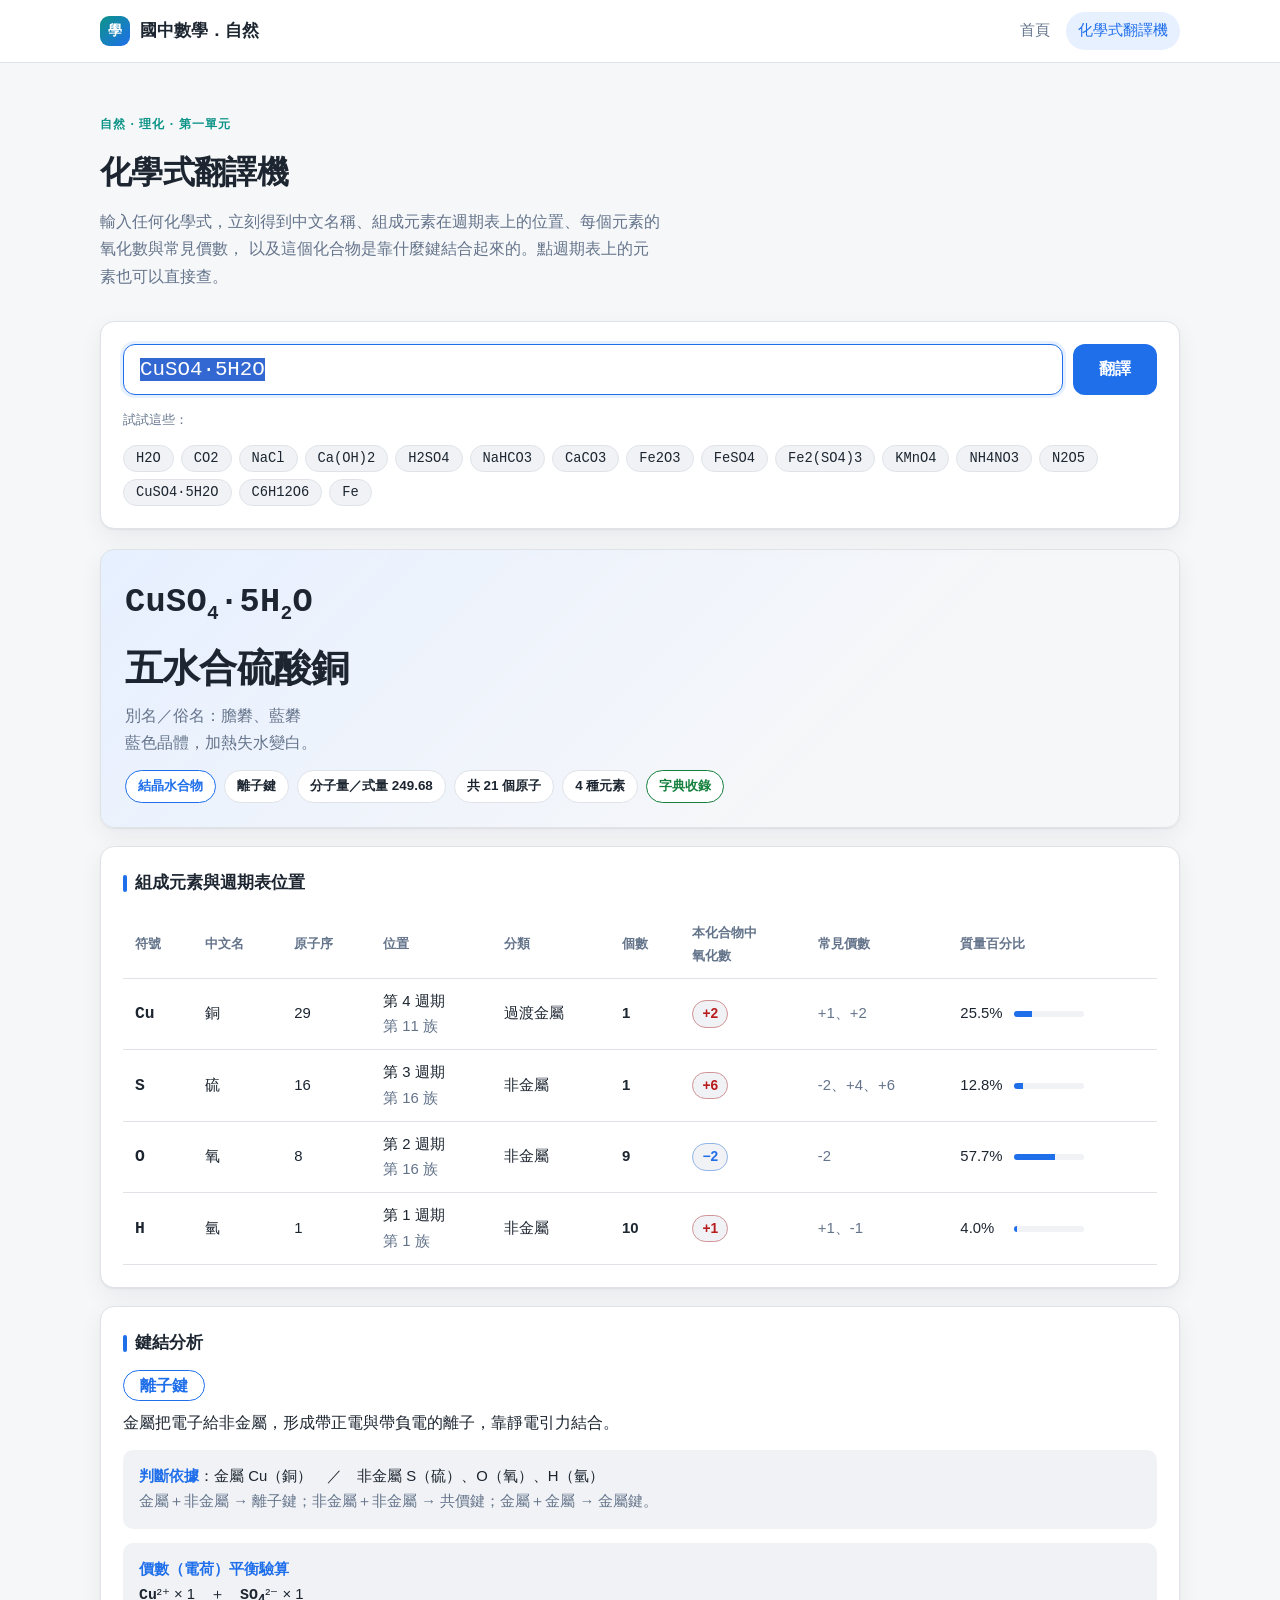
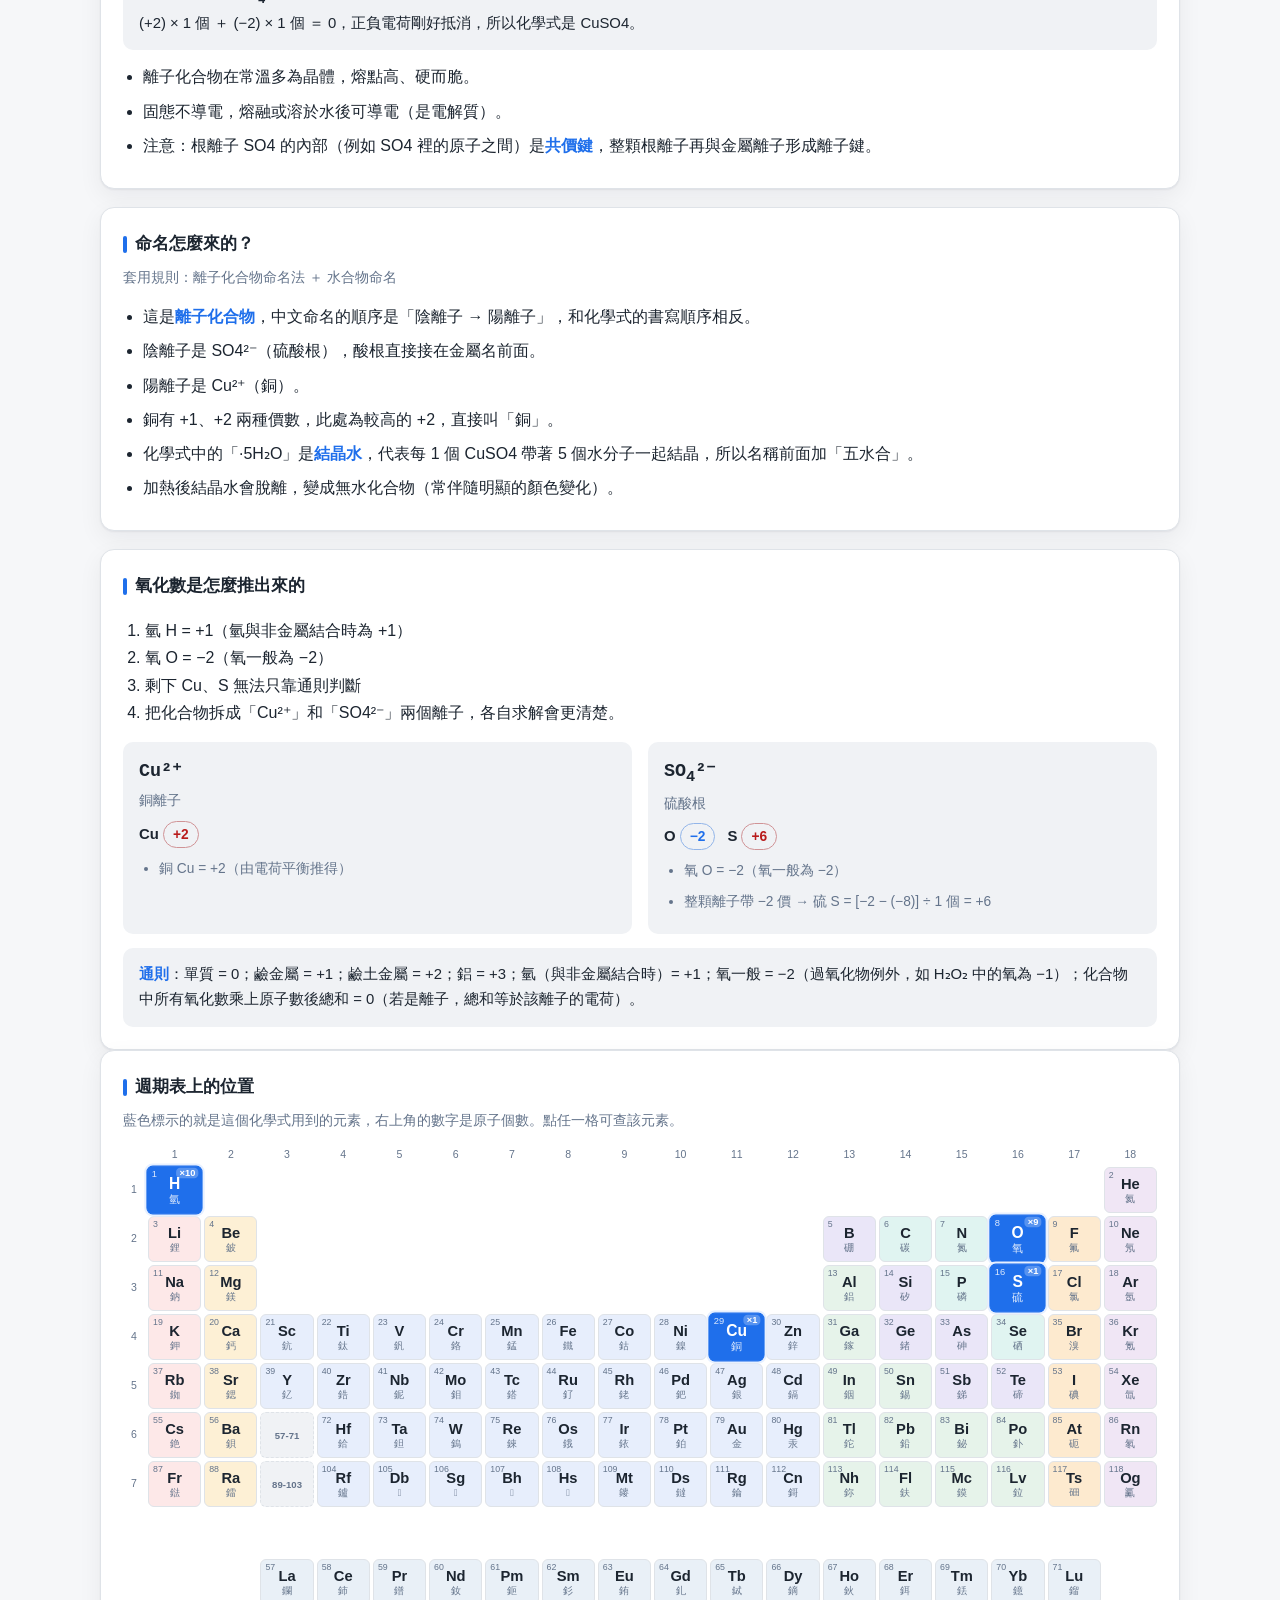
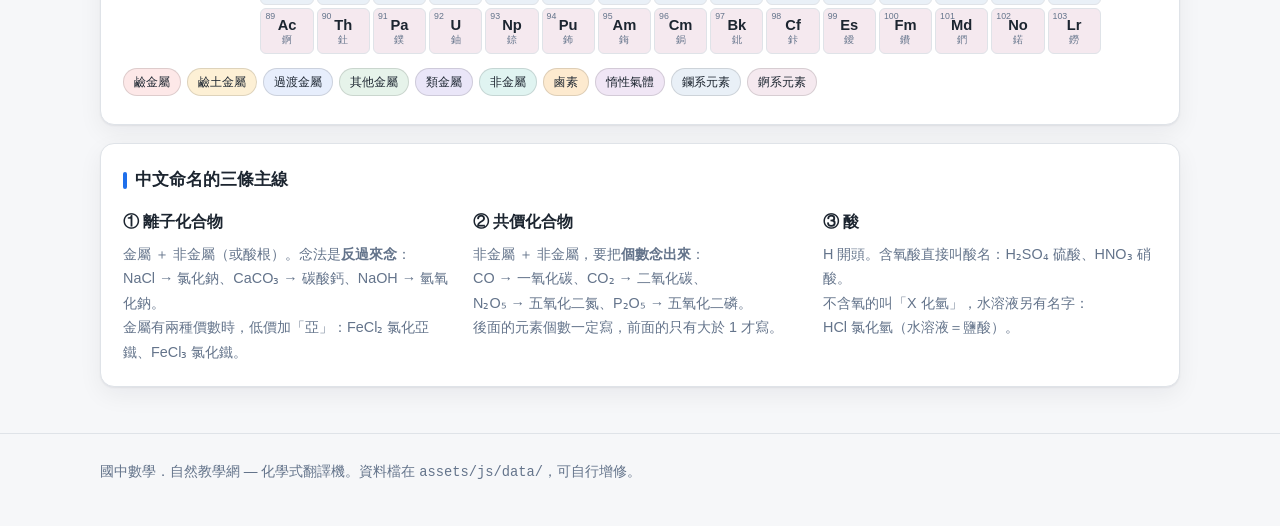
==== subjects/chemistry/formula.html @ 573754e4 "初始版本：國中教學網與化學式翻譯機 純靜態網頁，直接開 index.html 即可使用。  - 化學式翻譯機：解析化學式後輸出中文名稱、週期表位置、   氧化數與價數、鍵結類型與命名推導過程 - 資料" ====
<!doctype html>
<html lang="zh-Hant">
<head>
<meta charset="utf-8">
<meta name="viewport" content="width=device-width, initial-scale=1">
<title>化學式翻譯機 — 國中數學．自然教學網</title>
<link rel="stylesheet" href="../../assets/css/app.css">
</head>
<body>

<header class="site-header">
  <div class="wrap">
    <a class="brand" href="../../index.html"><span class="logo">學</span>國中數學．自然</a>
    <nav class="nav">
      <a href="../../index.html">首頁</a>
      <a href="formula.html" class="active">化學式翻譯機</a>
    </nav>
  </div>
</header>

<main class="wrap">

  <section class="hero">
    <div class="eyebrow">自然 · 理化 · 第一單元</div>
    <h1>化學式翻譯機</h1>
    <p>輸入任何化學式，立刻得到中文名稱、組成元素在週期表上的位置、每個元素的氧化數與常見價數，
       以及這個化合物是靠什麼鍵結合起來的。點週期表上的元素也可以直接查。</p>
  </section>

  <section class="card">
    <div class="search-row">
      <input id="formula-input" type="text" placeholder="例如：H2SO4、Ca(OH)2、Fe2(SO4)3、CuSO4·5H2O"
             autocomplete="off" spellcheck="false" inputmode="text">
      <button id="search-btn" class="btn">翻譯</button>
    </div>
    <div class="chips-label">試試這些：</div>
    <div class="chips">
      <button class="chip" data-f="H2O">H2O</button>
      <button class="chip" data-f="CO2">CO2</button>
      <button class="chip" data-f="NaCl">NaCl</button>
      <button class="chip" data-f="Ca(OH)2">Ca(OH)2</button>
      <button class="chip" data-f="H2SO4">H2SO4</button>
      <button class="chip" data-f="NaHCO3">NaHCO3</button>
      <button class="chip" data-f="CaCO3">CaCO3</button>
      <button class="chip" data-f="Fe2O3">Fe2O3</button>
      <button class="chip" data-f="FeSO4">FeSO4</button>
      <button class="chip" data-f="Fe2(SO4)3">Fe2(SO4)3</button>
      <button class="chip" data-f="KMnO4">KMnO4</button>
      <button class="chip" data-f="NH4NO3">NH4NO3</button>
      <button class="chip" data-f="N2O5">N2O5</button>
      <button class="chip" data-f="CuSO4·5H2O">CuSO4·5H2O</button>
      <button class="chip" data-f="C6H12O6">C6H12O6</button>
      <button class="chip" data-f="Fe">Fe</button>
    </div>
  </section>

  <div id="result"></div>

  <section class="card">
    <h2>週期表上的位置</h2>
    <div class="card-sub">藍色標示的就是這個化學式用到的元素，右上角的數字是原子個數。點任一格可查該元素。</div>
    <div class="pt-wrap" id="periodic-wrap"></div>
  </section>

  <section class="card">
    <h2>中文命名的三條主線</h2>
    <div class="grid grid-3">
      <div>
        <h3 style="font-size:.98rem;margin:0 0 6px">① 離子化合物</h3>
        <p style="margin:0;color:var(--muted);font-size:.9rem">
          金屬 ＋ 非金屬（或酸根）。念法是<strong>反過來念</strong>：<br>
          NaCl → 氯化鈉、CaCO₃ → 碳酸鈣、NaOH → 氫氧化鈉。<br>
          金屬有兩種價數時，低價加「亞」：FeCl₂ 氯化亞鐵、FeCl₃ 氯化鐵。
        </p>
      </div>
      <div>
        <h3 style="font-size:.98rem;margin:0 0 6px">② 共價化合物</h3>
        <p style="margin:0;color:var(--muted);font-size:.9rem">
          非金屬 ＋ 非金屬，要把<strong>個數念出來</strong>：<br>
          CO → 一氧化碳、CO₂ → 二氧化碳、<br>
          N₂O₅ → 五氧化二氮、P₂O₅ → 五氧化二磷。<br>
          後面的元素個數一定寫，前面的只有大於 1 才寫。
        </p>
      </div>
      <div>
        <h3 style="font-size:.98rem;margin:0 0 6px">③ 酸</h3>
        <p style="margin:0;color:var(--muted);font-size:.9rem">
          H 開頭。含氧酸直接叫酸名：H₂SO₄ 硫酸、HNO₃ 硝酸。<br>
          不含氧的叫「X 化氫」，水溶液另有名字：<br>
          HCl 氯化氫（水溶液＝鹽酸）。
        </p>
      </div>
    </div>
  </section>

</main>

<footer class="site-footer">
  <div class="wrap">國中數學．自然教學網 — 化學式翻譯機。資料檔在 <code>assets/js/data/</code>，可自行增修。</div>
</footer>

<script src="../../assets/js/data/elements.js"></script>
<script src="../../assets/js/data/ions.js"></script>
<script src="../../assets/js/data/compounds.js"></script>
<script src="../../assets/js/chem/parser.js"></script>
<script src="../../assets/js/chem/namer.js"></script>
<script src="../../assets/js/ui/periodic.js"></script>
<script src="../../assets/js/pages/formula.js"></script>
</body>
</html>
---- assets/css/app.css ----
/* =============================================================
   國中數學・自然 教學網 — 共用樣式
   ============================================================= */
:root {
  --bg: #f6f7f9;
  --surface: #ffffff;
  --surface-2: #f0f2f5;
  --border: #dfe3e8;
  --text: #1c2530;
  --muted: #64748b;
  --accent: #1f6feb;
  --accent-soft: #e7f0ff;
  --math: #7c3aed;
  --sci: #0d9488;
  --ok: #15803d;
  --warn: #b45309;
  --danger: #b91c1c;
  --radius: 14px;
  --shadow: 0 1px 2px rgba(16, 24, 40, .06), 0 8px 24px rgba(16, 24, 40, .06);
}

@media (prefers-color-scheme: dark) {
  :root {
    --bg: #0f1319;
    --surface: #171c24;
    --surface-2: #1f2630;
    --border: #2b3441;
    --text: #e6edf3;
    --muted: #93a1b1;
    --accent: #58a6ff;
    --accent-soft: #17293f;
    --math: #a78bfa;
    --sci: #2dd4bf;
    --ok: #4ade80;
    --warn: #fbbf24;
    --danger: #f87171;
    --shadow: 0 1px 2px rgba(0,0,0,.4), 0 8px 24px rgba(0,0,0,.35);
  }
}

* { box-sizing: border-box; }

body {
  margin: 0;
  background: var(--bg);
  color: var(--text);
  font-family: "PingFang TC", "Noto Sans TC", "Microsoft JhengHei",
               -apple-system, BlinkMacSystemFont, "Segoe UI", sans-serif;
  line-height: 1.7;
  -webkit-font-smoothing: antialiased;
}

a { color: var(--accent); text-decoration: none; }
a:hover { text-decoration: underline; }

.wrap { max-width: 1120px; margin: 0 auto; padding: 0 20px; }

/* ---------- 頁首 ---------- */
.site-header {
  background: var(--surface);
  border-bottom: 1px solid var(--border);
  position: sticky; top: 0; z-index: 20;
}
.site-header .wrap {
  display: flex; align-items: center; gap: 20px;
  min-height: 62px; flex-wrap: wrap;
}
.brand { display: flex; align-items: center; gap: 10px; font-weight: 700; font-size: 1.05rem; color: var(--text); }
.brand:hover { text-decoration: none; }
.brand .logo {
  width: 30px; height: 30px; border-radius: 9px;
  background: linear-gradient(135deg, var(--sci), var(--accent));
  display: grid; place-items: center; color: #fff; font-size: .85rem; font-weight: 800;
}
.nav { display: flex; gap: 4px; margin-left: auto; flex-wrap: wrap; }
.nav a {
  padding: 6px 12px; border-radius: 999px; color: var(--muted);
  font-size: .92rem; font-weight: 500;
}
.nav a:hover { background: var(--surface-2); text-decoration: none; color: var(--text); }
.nav a.active { background: var(--accent-soft); color: var(--accent); }

/* ---------- 標題區 ---------- */
.hero { padding: 46px 0 30px; }
.hero h1 { font-size: 2rem; margin: 0 0 8px; letter-spacing: -.02em; }
.hero p { margin: 0; color: var(--muted); font-size: 1.02rem; max-width: 62ch; }
.eyebrow {
  display: inline-block; font-size: .78rem; font-weight: 700; letter-spacing: .08em;
  color: var(--sci); margin-bottom: 10px;
}

/* ---------- 卡片 ---------- */
.card {
  background: var(--surface); border: 1px solid var(--border);
  border-radius: var(--radius); padding: 22px; box-shadow: var(--shadow);
}
.card + .card { margin-top: 18px; }
.card > h2 {
  margin: 0 0 14px; font-size: 1.06rem; display: flex; align-items: center; gap: 8px;
}
.card > h2::before {
  content: ''; width: 4px; height: 17px; border-radius: 2px; background: var(--accent);
}
.card-sub { color: var(--muted); font-size: .9rem; margin: -8px 0 14px; }

.grid { display: grid; gap: 16px; }
.grid-2 { grid-template-columns: repeat(auto-fit, minmax(280px, 1fr)); }
.grid-3 { grid-template-columns: repeat(auto-fit, minmax(240px, 1fr)); }

/* ---------- 單元卡（首頁） ---------- */
.unit {
  display: block; background: var(--surface); border: 1px solid var(--border);
  border-radius: var(--radius); padding: 20px; box-shadow: var(--shadow);
  transition: transform .15s ease, border-color .15s ease;
  color: var(--text);
}
.unit:hover { transform: translateY(-2px); border-color: var(--accent); text-decoration: none; }
.unit .tag {
  display: inline-block; font-size: .74rem; font-weight: 700; padding: 2px 9px;
  border-radius: 999px; margin-bottom: 10px;
}
.tag-sci { background: rgba(13,148,136,.14); color: var(--sci); }
.tag-math { background: rgba(124,58,237,.14); color: var(--math); }
.unit h3 { margin: 0 0 6px; font-size: 1.08rem; }
.unit p { margin: 0; color: var(--muted); font-size: .9rem; }
.unit.soon { opacity: .62; pointer-events: none; }

/* ---------- 輸入區 ---------- */
.search-row { display: flex; gap: 10px; flex-wrap: wrap; }
.search-row input {
  flex: 1 1 260px; font-size: 1.3rem; padding: 13px 16px;
  border: 1.5px solid var(--border); border-radius: 12px;
  background: var(--surface); color: var(--text);
  font-family: "SF Mono", ui-monospace, Menlo, Consolas, monospace;
}
.search-row input:focus { outline: none; border-color: var(--accent); box-shadow: 0 0 0 3px var(--accent-soft); }
.btn {
  padding: 13px 26px; font-size: 1rem; font-weight: 600; border-radius: 12px;
  border: none; background: var(--accent); color: #fff; cursor: pointer;
}
.btn:hover { filter: brightness(1.08); }
.btn-ghost { background: var(--surface-2); color: var(--text); border: 1px solid var(--border); }

.chips { display: flex; flex-wrap: wrap; gap: 7px; margin-top: 13px; }
.chip {
  border: 1px solid var(--border); background: var(--surface-2); color: var(--text);
  padding: 5px 12px; border-radius: 999px; font-size: .86rem; cursor: pointer;
  font-family: "SF Mono", ui-monospace, Menlo, Consolas, monospace;
}
.chip:hover { border-color: var(--accent); color: var(--accent); }
.chips-label { font-size: .84rem; color: var(--muted); margin-top: 14px; }

/* ---------- 結果 ---------- */
#result { margin-top: 20px; }
.result-head {
  background: linear-gradient(135deg, var(--accent-soft), transparent 70%);
  border: 1px solid var(--border); border-radius: var(--radius);
  padding: 24px; box-shadow: var(--shadow); margin-bottom: 18px;
}
.result-formula {
  font-family: "SF Mono", ui-monospace, Menlo, Consolas, monospace;
  font-size: 2.1rem; font-weight: 600; letter-spacing: .01em;
}
.result-formula sub { font-size: .58em; }
.result-name { font-size: 2.4rem; font-weight: 800; margin: 4px 0 2px; letter-spacing: -.02em; }
.result-alias { color: var(--muted); font-size: 1rem; }
.badges { display: flex; flex-wrap: wrap; gap: 8px; margin-top: 14px; }
.badge {
  font-size: .84rem; font-weight: 600; padding: 4px 12px; border-radius: 999px;
  background: var(--surface); border: 1px solid var(--border);
}
.badge-accent { border-color: var(--accent); color: var(--accent); }
.badge-ok { border-color: var(--ok); color: var(--ok); }
.badge-warn { border-color: var(--warn); color: var(--warn); }

.error {
  border-left: 4px solid var(--danger); background: var(--surface);
  border: 1px solid var(--border); border-left: 4px solid var(--danger);
  border-radius: 10px; padding: 16px 18px; color: var(--text);
}
.error strong { color: var(--danger); }

/* ---------- 元素表格 ---------- */
table.data { width: 100%; border-collapse: collapse; font-size: .93rem; }
table.data th, table.data td {
  padding: 10px 12px; text-align: left; border-bottom: 1px solid var(--border);
}
table.data th { color: var(--muted); font-weight: 600; font-size: .84rem; white-space: nowrap; }
table.data td.sym {
  font-family: "SF Mono", ui-monospace, Menlo, Consolas, monospace;
  font-weight: 700; font-size: 1.02rem;
}
.table-scroll { overflow-x: auto; }

.ox-pill {
  display: inline-block; padding: 1px 9px; border-radius: 999px; font-weight: 700;
  font-size: .86rem; background: var(--surface-2); border: 1px solid var(--border);
}
.ox-pos { color: var(--danger); border-color: color-mix(in srgb, var(--danger) 40%, var(--border)); }
.ox-neg { color: var(--accent); border-color: color-mix(in srgb, var(--accent) 40%, var(--border)); }
.ox-zero { color: var(--muted); }

.bar { height: 6px; border-radius: 3px; background: var(--surface-2); overflow: hidden; min-width: 70px; }
.bar > i { display: block; height: 100%; background: var(--accent); }

/* ---------- 說明列表 ---------- */
ul.explain { margin: 0; padding-left: 20px; }
ul.explain li { margin-bottom: 7px; }
ul.explain strong { color: var(--accent); }

.callout {
  background: var(--surface-2); border-radius: 10px; padding: 14px 16px;
  margin-top: 14px; font-size: .93rem;
}
.callout .k { font-weight: 700; color: var(--accent); }

.formula-inline {
  font-family: "SF Mono", ui-monospace, Menlo, Consolas, monospace; font-weight: 600;
}

/* ---------- 週期表 ---------- */
.pt-wrap { overflow-x: auto; padding-bottom: 6px; }
.pt-grid {
  display: grid;
  grid-template-columns: 22px repeat(18, minmax(46px, 1fr));
  grid-template-rows: 18px repeat(10, minmax(46px, auto));
  gap: 3px; min-width: 900px;
}
.pt-axis { font-size: .66rem; color: var(--muted); display: grid; place-items: center; }
.pt-cell {
  position: relative; border: 1px solid var(--border); border-radius: 6px;
  background: var(--surface); padding: 3px 2px; cursor: pointer;
  display: flex; flex-direction: column; align-items: center; justify-content: center;
  font-family: inherit; color: var(--text); line-height: 1.15; overflow: hidden;
}
.pt-cell:hover { border-color: var(--accent); z-index: 2; }
.pt-z { position: absolute; top: 2px; left: 4px; font-size: .55rem; color: var(--muted); }
.pt-sym { font-size: .92rem; font-weight: 700; }
.pt-zh { font-size: .62rem; color: var(--muted); }
.pt-cell.is-on {
  background: var(--accent); border-color: var(--accent); color: #fff;
  box-shadow: 0 0 0 2px var(--accent-soft); transform: scale(1.06); z-index: 3;
}
.pt-cell.is-on .pt-z, .pt-cell.is-on .pt-zh { color: rgba(255,255,255,.85); }
.pt-badge {
  position: absolute; top: 1px; right: 3px; font-size: .55rem; font-weight: 700;
  background: rgba(255,255,255,.25); border-radius: 4px; padding: 0 3px;
}
.pt-placeholder { background: var(--surface-2); cursor: default; border-style: dashed; }
.pt-placeholder .pt-sym { font-size: .6rem; color: var(--muted); }

.pt-legend { display: flex; flex-wrap: wrap; gap: 6px; margin-top: 14px; }
.pt-legend-item {
  font-size: .74rem; padding: 3px 10px; border-radius: 999px;
  border: 1px solid rgba(0,0,0,.12); color: #1c2530; font-weight: 500;
}

/* 分類配色（淺色底、深色字，暗色模式自動反轉亮度） */
.cat-alkali     { background: #fde8e8; }
.cat-alkaline   { background: #fdf0d5; }
.cat-transition { background: #e7eefc; }
.cat-post       { background: #e6f3ea; }
.cat-metalloid  { background: #eae6f8; }
.cat-nonmetal   { background: #e0f4f1; }
.cat-halogen    { background: #fdeacf; }
.cat-noble      { background: #f0e6f5; }
.cat-lanthanide { background: #e9f0f7; }
.cat-actinide   { background: #f5e9ef; }
.pt-cell[class*="cat-"] { color: #1c2530; }
@media (prefers-color-scheme: dark) {
  .pt-cell[class*="cat-"] { color: #0f1319; }
  .pt-cell[class*="cat-"] .pt-z, .pt-cell[class*="cat-"] .pt-zh { color: #46525f; }
}
.pt-cell.is-on, .pt-cell.is-on .pt-sym { color: #fff !important; }

/* ---------- 頁尾 ---------- */
.site-footer {
  margin-top: 46px; padding: 26px 0 40px; border-top: 1px solid var(--border);
  color: var(--muted); font-size: .86rem;
}

@media (max-width: 640px) {
  .hero h1 { font-size: 1.55rem; }
  .result-name { font-size: 1.8rem; }
  .result-formula { font-size: 1.6rem; }
  .card { padding: 17px; }
}
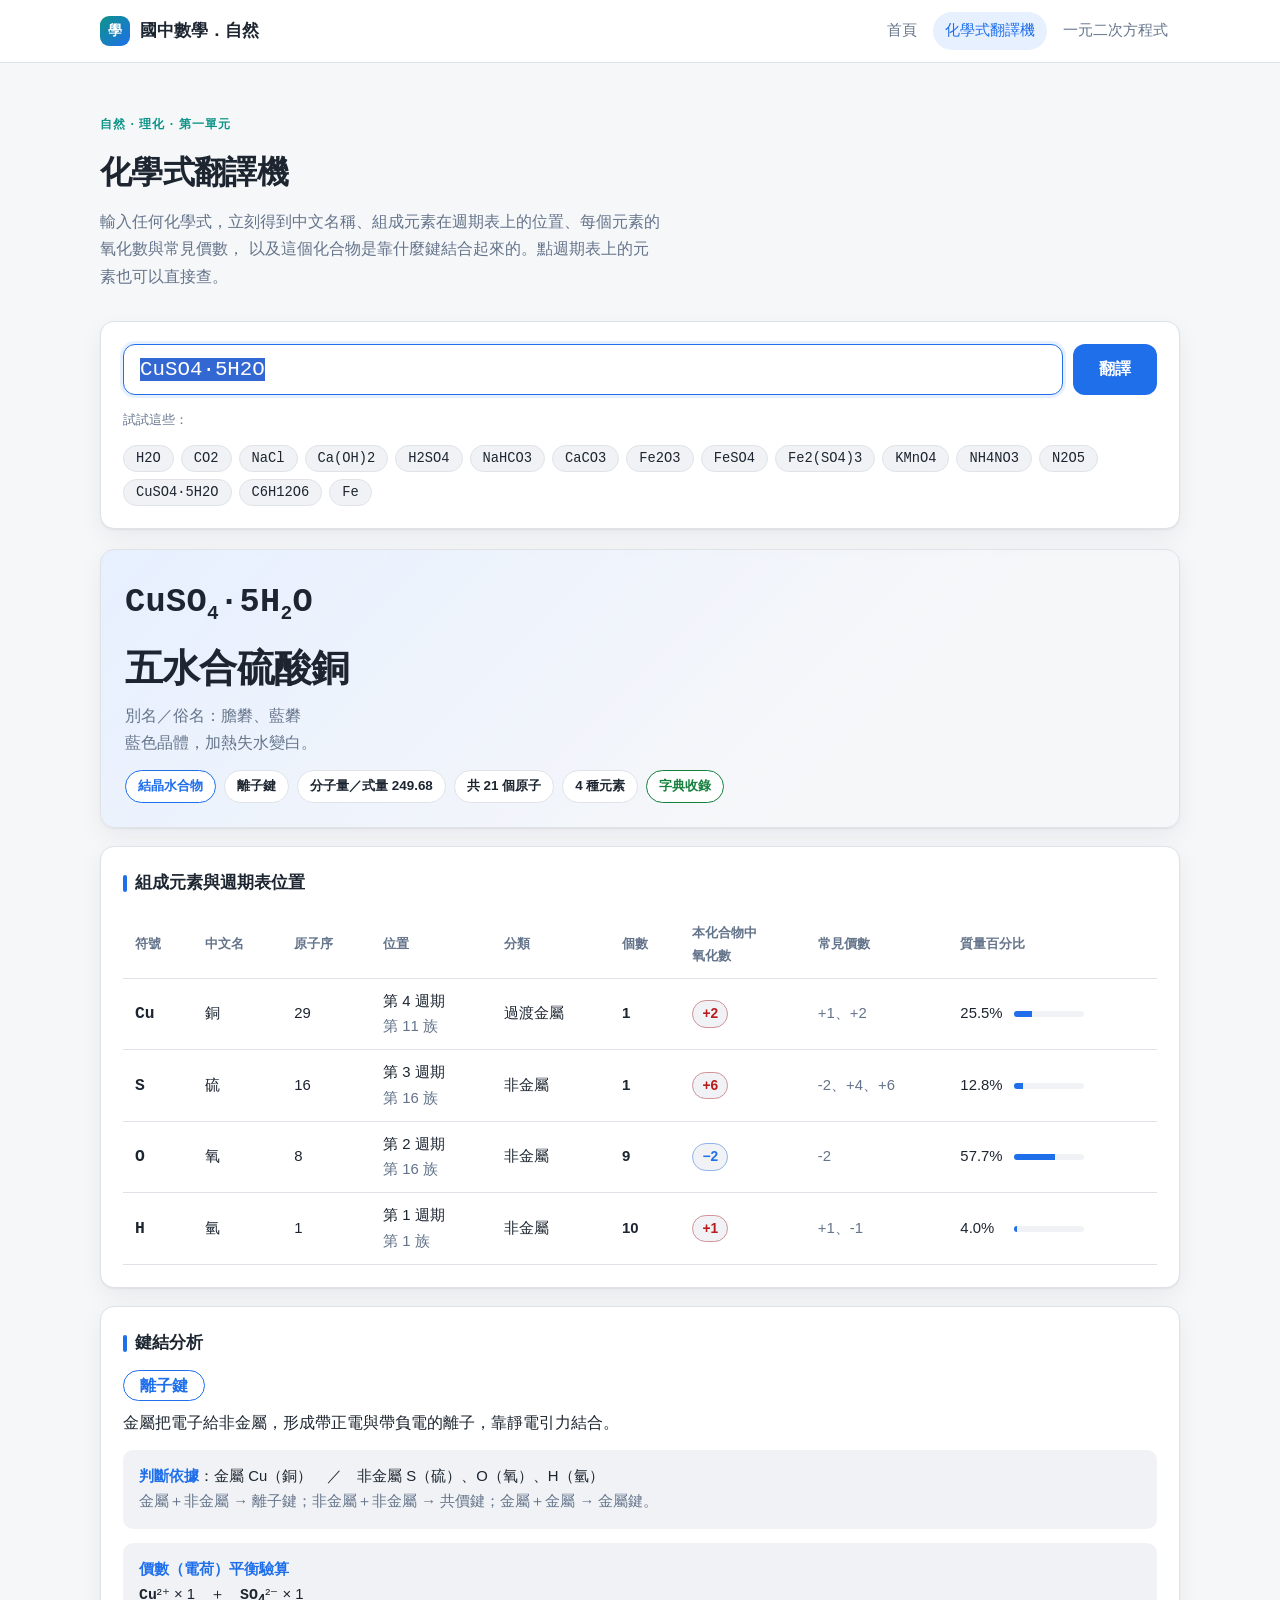
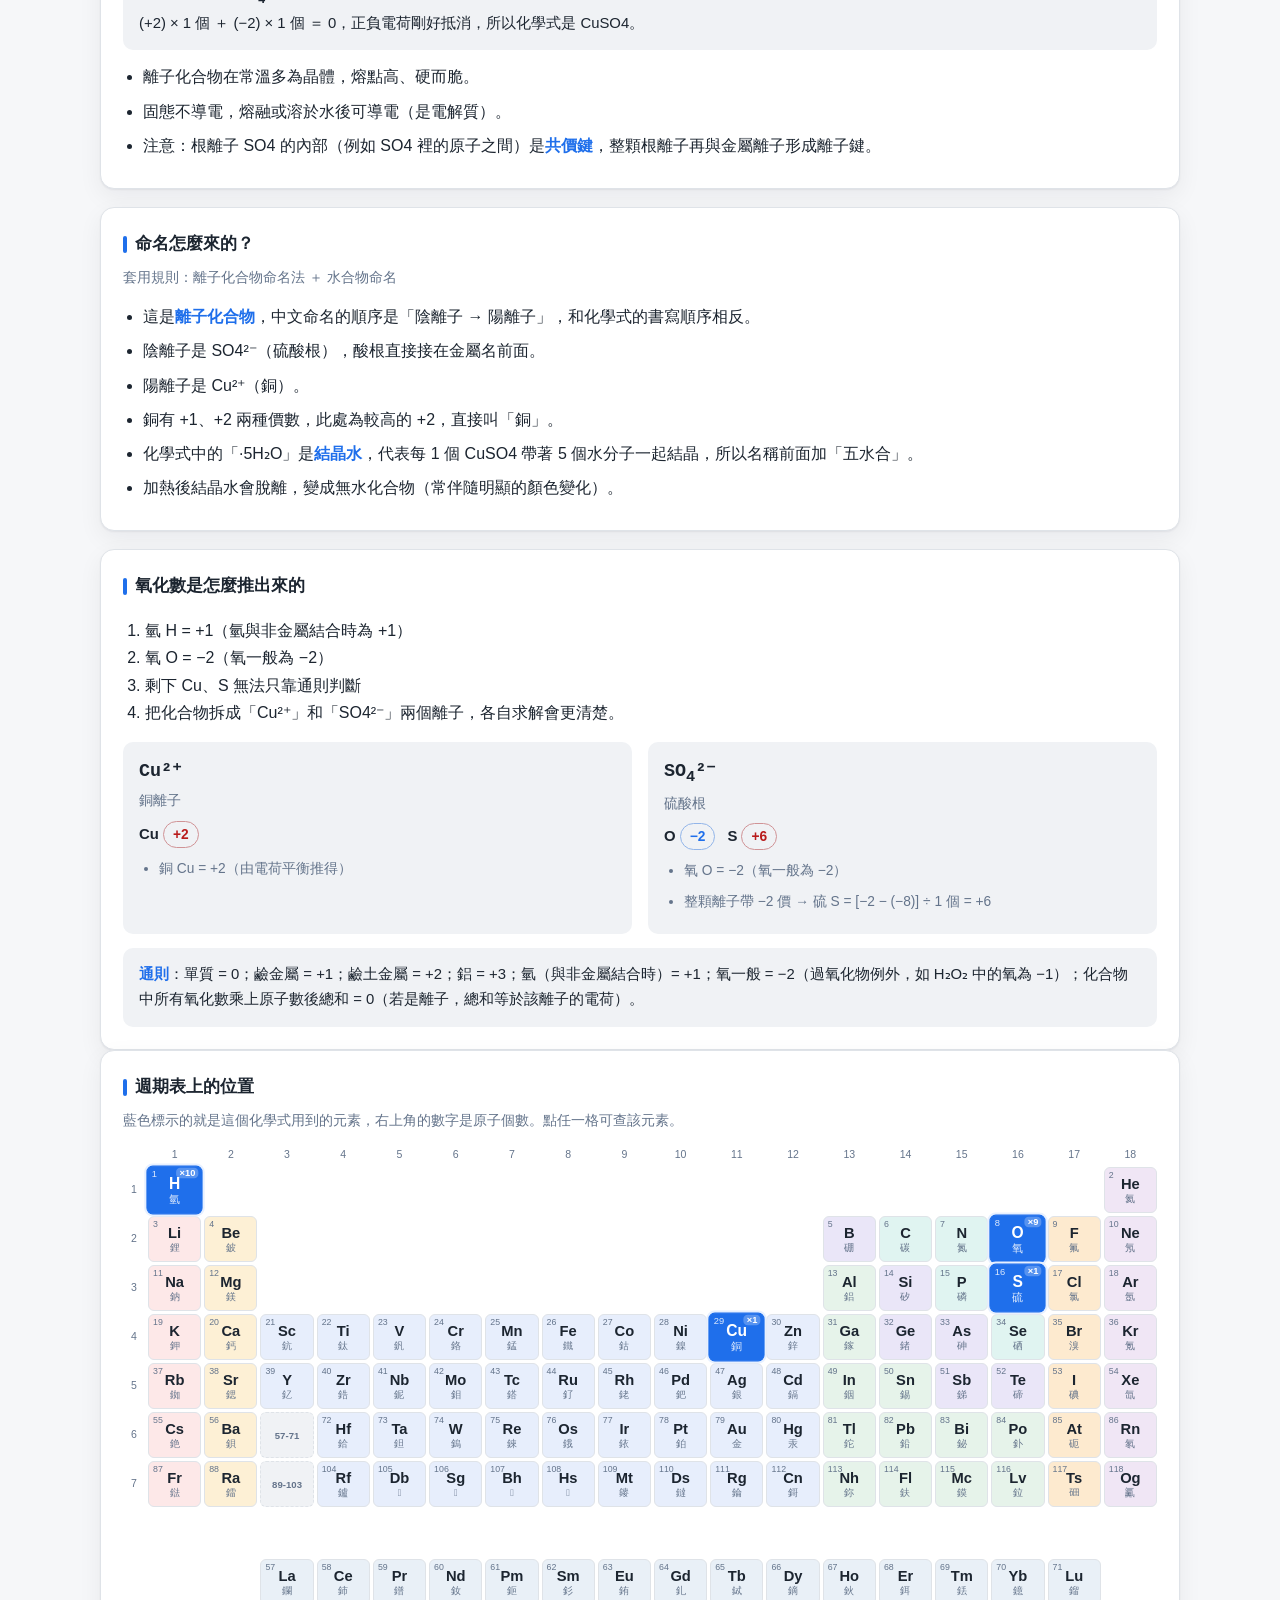
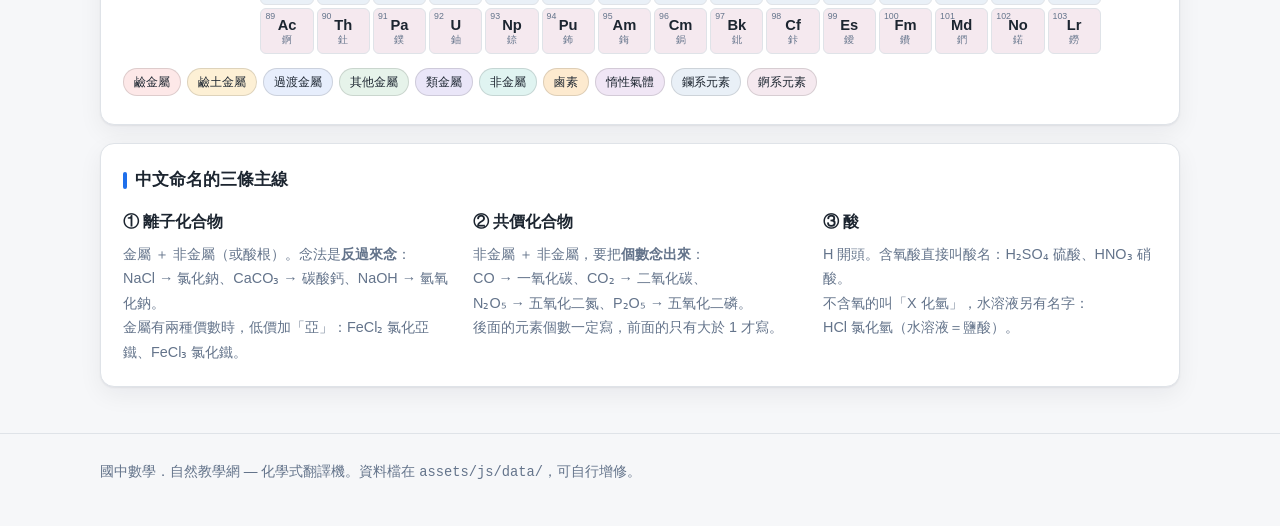
==== commit 676f7b70: "新增單元：一元二次方程式（含印度式解法比較） 輸入 a、b、c 後解方程式，並把解題過程整理成兩套並排比較的教法：  台灣課本：公式解、配方法、十字相乘法 印度吠陀：觀察法 Vilokanam、分裂中" ====
--- a/subjects/chemistry/formula.html
+++ b/subjects/chemistry/formula.html
@@ -14,6 +14,7 @@
     <nav class="nav">
       <a href="../../index.html">首頁</a>
       <a href="formula.html" class="active">化學式翻譯機</a>
+      <a href="../math/quadratic.html">一元二次方程式</a>
     </nav>
   </div>
 </header>
--- a/assets/css/app.css
+++ b/assets/css/app.css
@@ -285,3 +285,104 @@
   .result-formula { font-size: 1.6rem; }
   .card { padding: 17px; }
 }
+
+/* =============================================================
+   數學單元共用
+   ============================================================= */
+
+/* ---------- 分數與根號的排版 ---------- */
+.frac {
+  display: inline-flex; flex-direction: column; align-items: center;
+  vertical-align: -0.48em; margin: 0 2px; line-height: 1.2; font-size: .92em;
+}
+.frac > span:first-child { border-bottom: 1.4px solid currentColor; padding: 0 5px 1px; }
+.frac > span:last-child { padding: 1px 5px 0; }
+
+.sqrt { white-space: nowrap; }
+.sqrt > .rad { border-top: 1.4px solid currentColor; padding: 1px 3px 0 1px; margin-left: -1px; }
+
+.math {
+  font-family: "SF Mono", ui-monospace, Menlo, Consolas, monospace;
+  font-weight: 600; letter-spacing: .01em;
+}
+.math-big { font-size: 1.5rem; }
+
+/* ---------- 係數輸入 ---------- */
+.coef-row {
+  display: flex; align-items: center; gap: 6px; flex-wrap: wrap;
+  font-size: 1.45rem; font-weight: 600;
+}
+.coef-row input {
+  width: 88px; font-size: 1.35rem; text-align: center; padding: 9px 6px;
+  border: 1.5px solid var(--border); border-radius: 11px;
+  background: var(--surface); color: var(--text);
+  font-family: "SF Mono", ui-monospace, Menlo, Consolas, monospace;
+}
+.coef-row input:focus { outline: none; border-color: var(--accent); box-shadow: 0 0 0 3px var(--accent-soft); }
+.coef-row .lbl { font-size: .72rem; color: var(--muted); font-weight: 600; }
+.coef-cell { display: flex; flex-direction: column; align-items: center; gap: 3px; }
+
+/* ---------- 解法卡片 ---------- */
+.method {
+  border: 1px solid var(--border); border-radius: 12px; padding: 16px 18px;
+  background: var(--surface); height: 100%;
+}
+.method > h3 {
+  margin: 0 0 3px; font-size: 1rem; display: flex; align-items: baseline; gap: 8px; flex-wrap: wrap;
+}
+.method .romaji { font-size: .78rem; color: var(--muted); font-weight: 500; }
+.method ol, .method ul { margin: 10px 0 0; padding-left: 20px; }
+.method li { margin-bottom: 8px; font-size: .93rem; }
+.method li:last-child { margin-bottom: 0; }
+.method li b { color: var(--accent); }
+
+.method-tw { border-top: 3px solid var(--math); }
+.method-in { border-top: 3px solid var(--warn); }
+.method.is-off { opacity: .58; }
+
+.flag { font-size: .74rem; font-weight: 700; padding: 2px 9px; border-radius: 999px; }
+.flag-tw { background: rgba(124,58,237,.14); color: var(--math); }
+.flag-in { background: rgba(180,83,9,.16); color: var(--warn); }
+
+/* ---------- 並排比較 ---------- */
+.versus { display: grid; grid-template-columns: 1fr 1fr; gap: 16px; }
+.versus > .col-head {
+  font-weight: 700; font-size: .95rem; padding-bottom: 8px;
+  border-bottom: 2px solid var(--border);
+}
+@media (max-width: 720px) { .versus { grid-template-columns: 1fr; } }
+
+table.data td.yes { color: var(--ok); font-weight: 700; }
+table.data td.no { color: var(--muted); }
+
+/* ---------- 拋物線圖 ---------- */
+.plot-wrap { overflow-x: auto; }
+svg.plot { width: 100%; min-width: 420px; height: auto; display: block; }
+svg.plot text { font-family: inherit; }
+.pl-grid { stroke: var(--border); stroke-width: 1; opacity: .55; }
+.pl-axis { stroke: var(--muted); stroke-width: 1.6; }
+.pl-axis-label { fill: var(--muted); font-size: 13px; font-style: italic; }
+.pl-tick { fill: var(--muted); font-size: 11px; text-anchor: middle; }
+.pl-tick-y { text-anchor: end; }
+.pl-sym { stroke: var(--math); stroke-width: 1.4; stroke-dasharray: 5 5; opacity: .8; }
+.pl-curve { fill: none; stroke: var(--accent); stroke-width: 2.8; stroke-linecap: round; }
+.pl-root { fill: var(--danger); stroke: var(--surface); stroke-width: 2; }
+.pl-vertex { fill: var(--math); stroke: var(--surface); stroke-width: 2; }
+.pl-yint { fill: var(--sci); stroke: var(--surface); stroke-width: 2; }
+.pl-label { font-size: 12px; font-weight: 700; text-anchor: middle; }
+.pl-root-t { fill: var(--danger); }
+.pl-vertex-t { fill: var(--math); }
+.pl-yint-t { fill: var(--sci); }
+
+/* ---------- 摘要數字 ---------- */
+.stat-row { display: grid; grid-template-columns: repeat(auto-fit, minmax(150px, 1fr)); gap: 12px; }
+.stat {
+  background: var(--surface-2); border-radius: 11px; padding: 12px 14px;
+}
+.stat .stat-k { font-size: .78rem; color: var(--muted); font-weight: 600; }
+.stat .stat-v { font-size: 1.25rem; font-weight: 700; margin-top: 2px; }
+
+@media (max-width: 640px) {
+  .coef-row { font-size: 1.15rem; }
+  .coef-row input { width: 68px; font-size: 1.1rem; }
+}
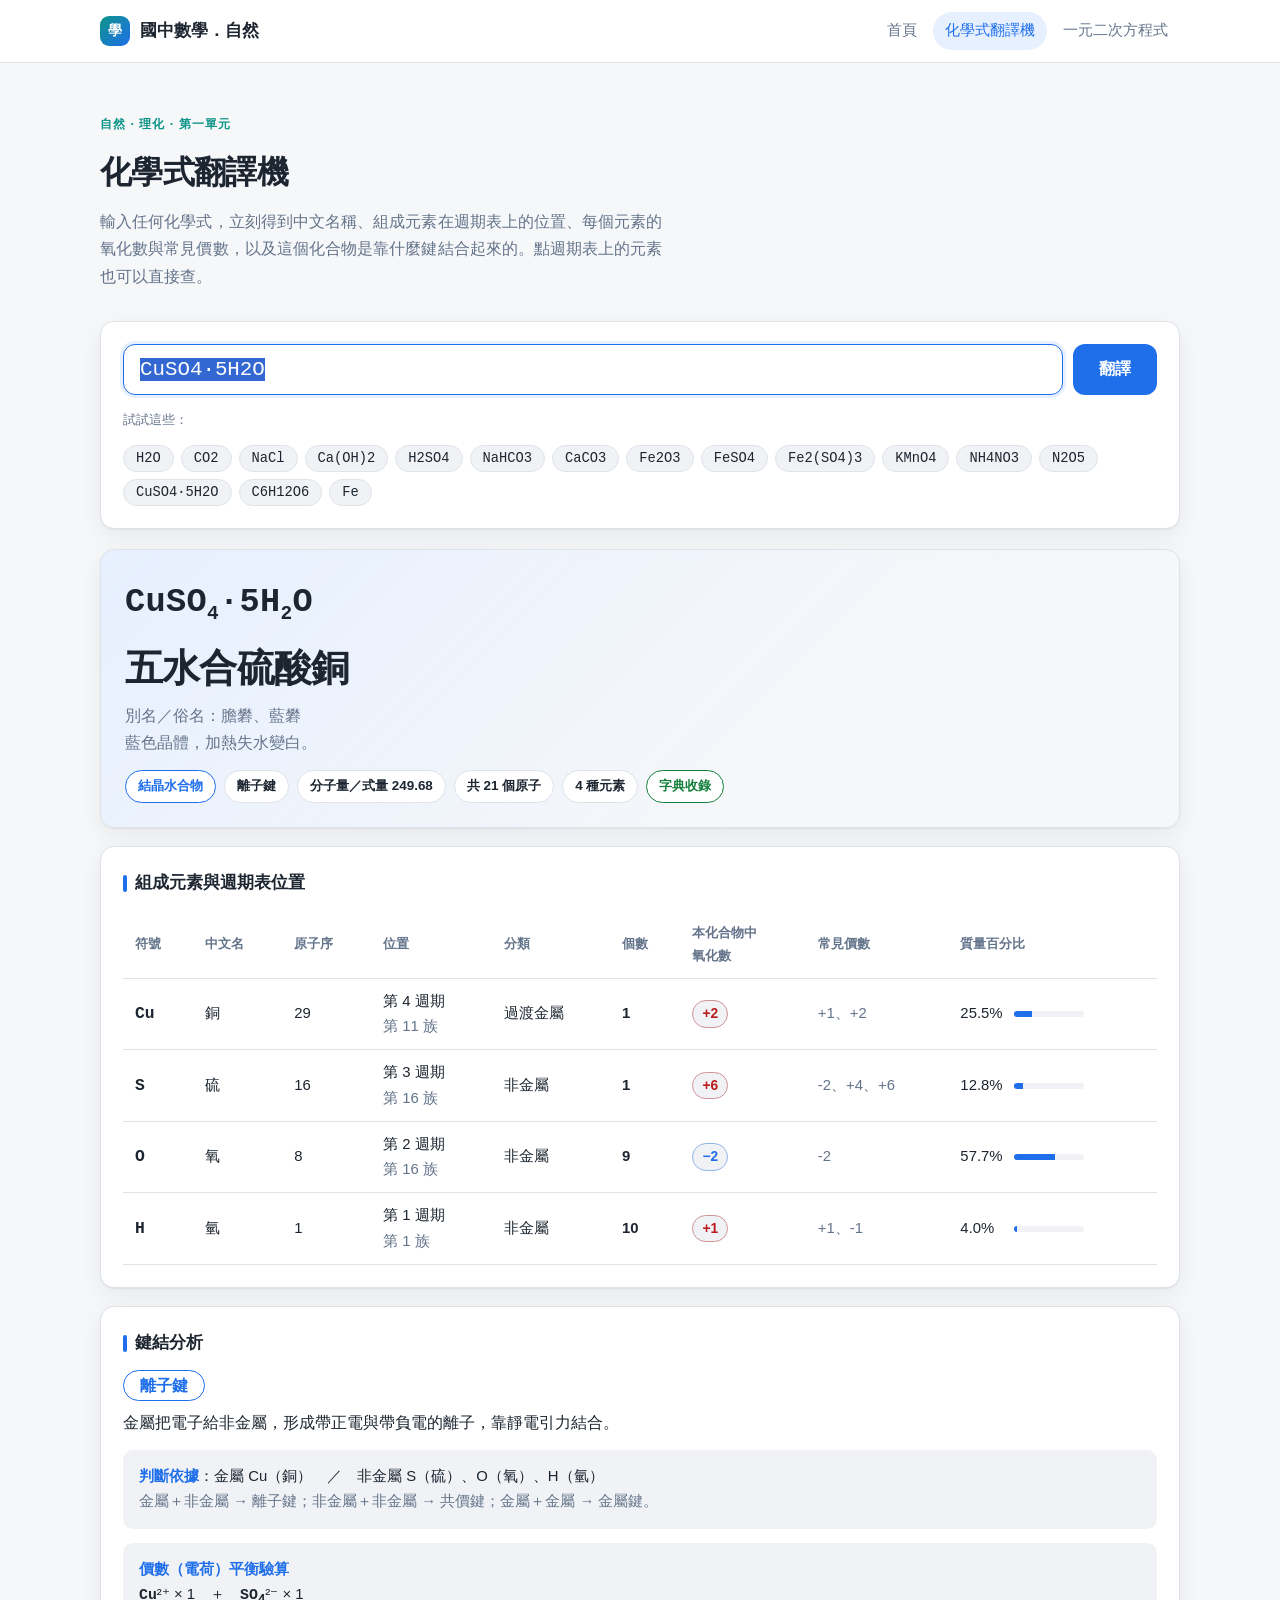
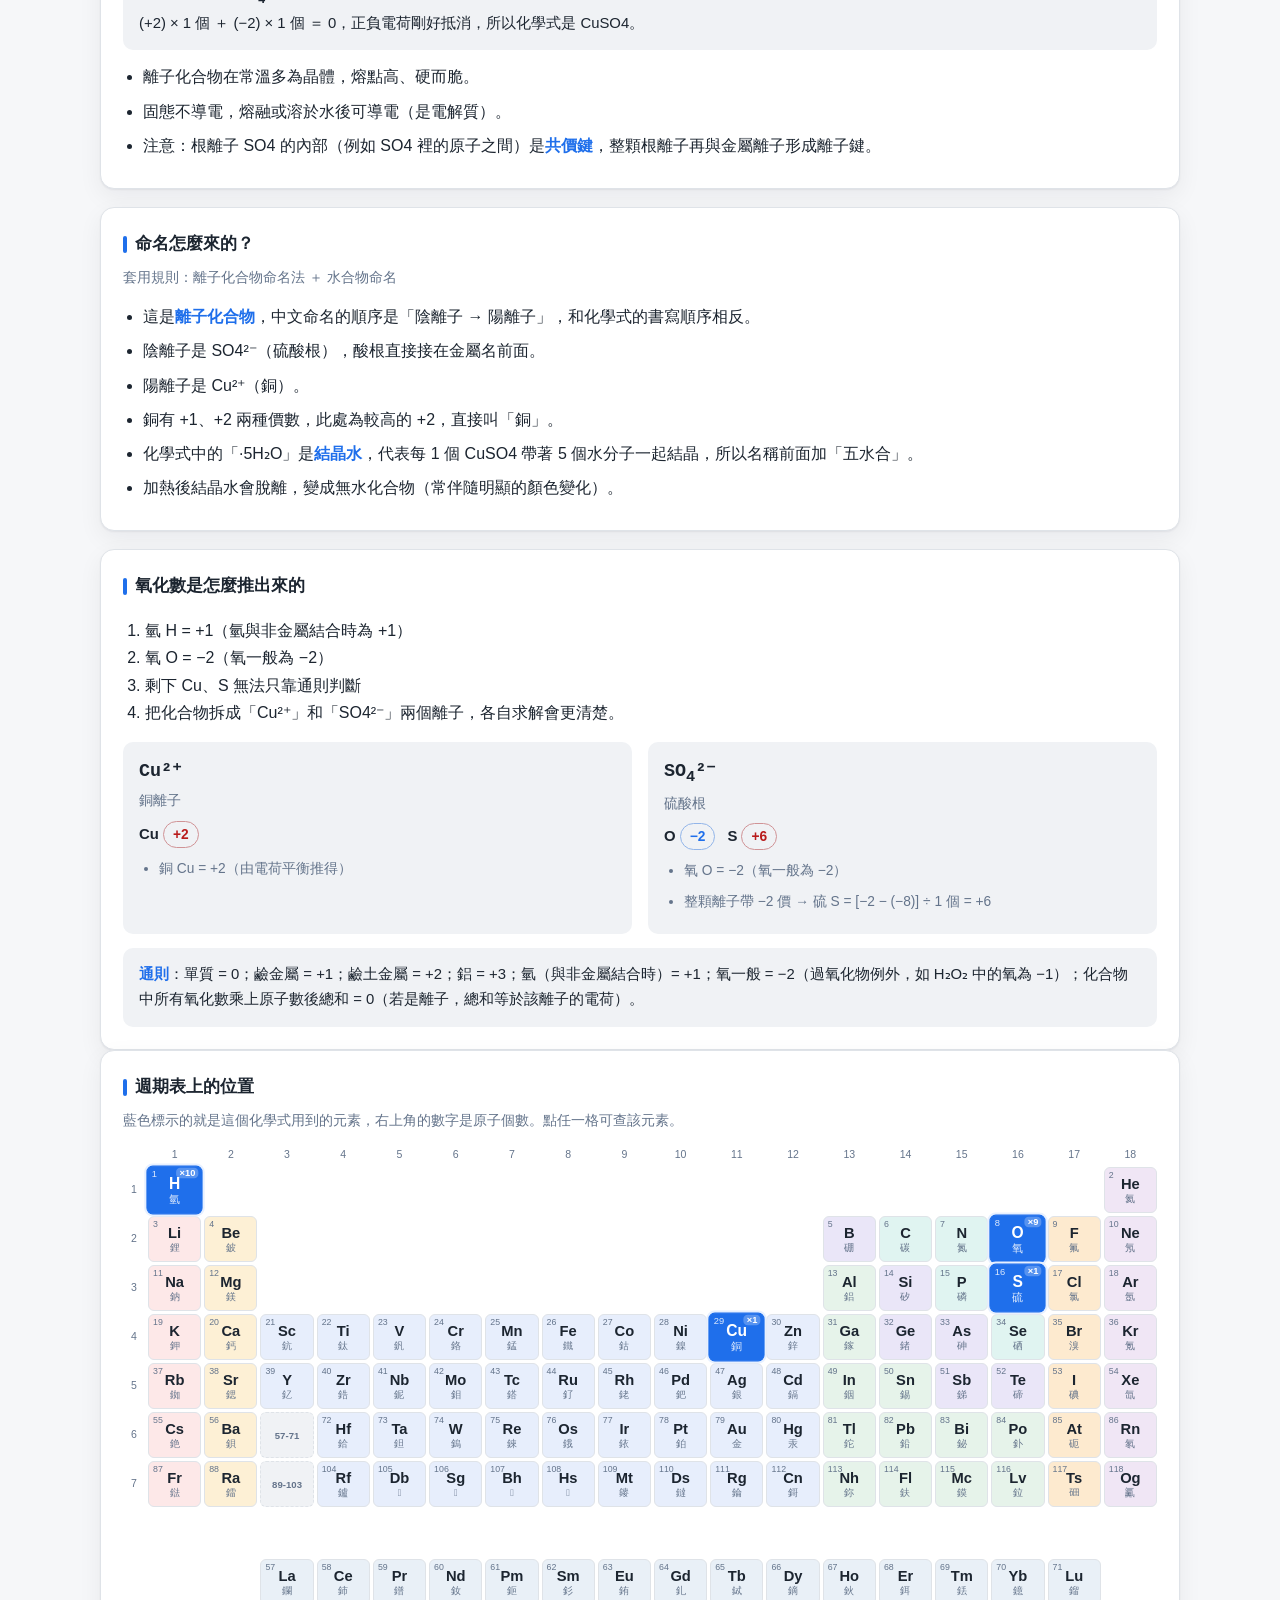
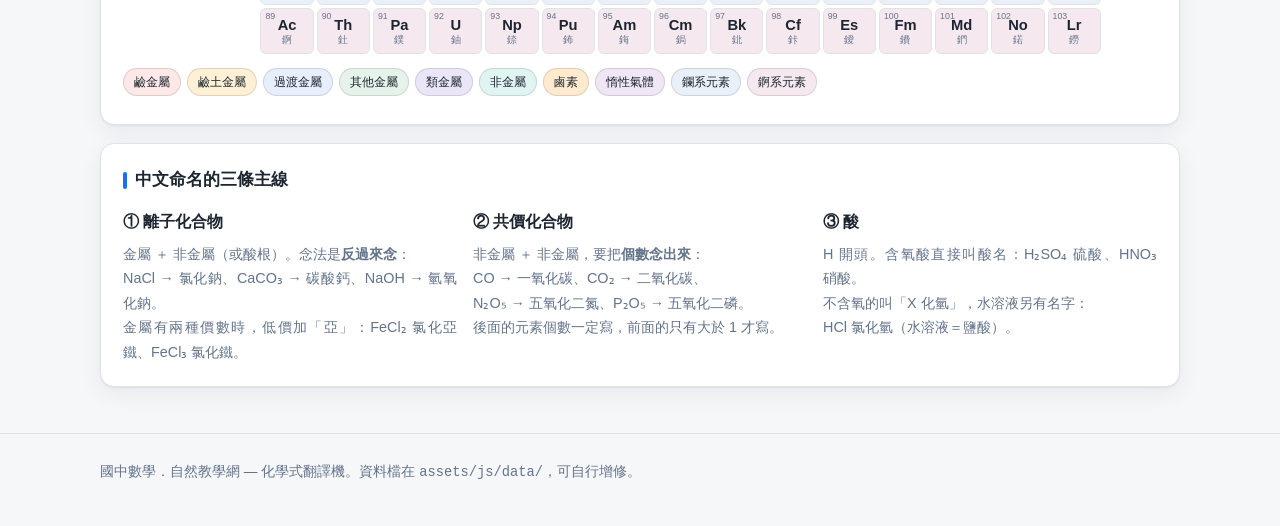
==== commit d7021a0d: "中文段落的版面對齊 兩個問題一起處理：  一、原始碼裡為了好讀而在段落中間換行，瀏覽器會把那個換行算成一個 空格，於是中文句子裡多出縫隙（「⋯頂點與圖形，␣還有台灣課本⋯」）。 把三頁的 hero 段" ====
--- a/subjects/chemistry/formula.html
+++ b/subjects/chemistry/formula.html
@@ -24,8 +24,7 @@
   <section class="hero">
     <div class="eyebrow">自然 · 理化 · 第一單元</div>
     <h1>化學式翻譯機</h1>
-    <p>輸入任何化學式，立刻得到中文名稱、組成元素在週期表上的位置、每個元素的氧化數與常見價數，
-       以及這個化合物是靠什麼鍵結合起來的。點週期表上的元素也可以直接查。</p>
+    <p>輸入任何化學式，立刻得到中文名稱、組成元素在週期表上的位置、每個元素的氧化數與常見價數，以及這個化合物是靠什麼鍵結合起來的。點週期表上的元素也可以直接查。</p>
   </section>
 
   <section class="card">
--- a/assets/css/app.css
+++ b/assets/css/app.css
@@ -84,6 +84,18 @@
 .hero { padding: 46px 0 30px; }
 .hero h1 { font-size: 2rem; margin: 0 0 8px; letter-spacing: -.02em; }
 .hero p { margin: 0; color: var(--muted); font-size: 1.02rem; max-width: 62ch; }
+
+/* 中文長段落：左右對齊，斷行時避開行首標點，最後一行不要只剩一兩個字。
+   （行末是 <br> 的那行不會被拉開，所以有手動換行的區塊也安全） */
+.hero p,
+.card > p,
+.card-sub,
+.grid p,
+ul.explain li {
+  text-align: justify;
+  line-break: strict;
+  text-wrap: pretty;
+}
 .eyebrow {
   display: inline-block; font-size: .78rem; font-weight: 700; letter-spacing: .08em;
   color: var(--sci); margin-bottom: 10px;
@@ -291,12 +303,9 @@
    ============================================================= */
 
 /* ---------- 分數與根號的排版 ---------- */
-.frac {
-  display: inline-flex; flex-direction: column; align-items: center;
-  vertical-align: -0.48em; margin: 0 2px; line-height: 1.2; font-size: .92em;
-}
-.frac > span:first-child { border-bottom: 1.4px solid currentColor; padding: 0 5px 1px; }
-.frac > span:last-child { padding: 1px 5px 0; }
+/* 分數一律橫式（3/4），行高才不會忽高忽低，整段式子也能維持在同一行 */
+.frac { white-space: nowrap; }
+.frac .sl { padding: 0 1px; opacity: .65; }
 
 .sqrt { white-space: nowrap; }
 .sqrt > .rad { border-top: 1.4px solid currentColor; padding: 1px 3px 0 1px; margin-left: -1px; }
@@ -308,19 +317,25 @@
 .math-big { font-size: 1.5rem; }
 
 /* ---------- 係數輸入 ---------- */
+/* 標籤放在格子左邊（a = □），整列維持在同一行 */
 .coef-row {
-  display: flex; align-items: center; gap: 6px; flex-wrap: wrap;
+  display: flex; align-items: center; gap: 22px; flex-wrap: wrap;
   font-size: 1.45rem; font-weight: 600;
 }
 .coef-row input {
-  width: 88px; font-size: 1.35rem; text-align: center; padding: 9px 6px;
+  width: 92px; font-size: 1.35rem; text-align: center; padding: 9px 6px;
   border: 1.5px solid var(--border); border-radius: 11px;
   background: var(--surface); color: var(--text);
   font-family: "SF Mono", ui-monospace, Menlo, Consolas, monospace;
 }
 .coef-row input:focus { outline: none; border-color: var(--accent); box-shadow: 0 0 0 3px var(--accent-soft); }
-.coef-row .lbl { font-size: .72rem; color: var(--muted); font-weight: 600; }
-.coef-cell { display: flex; flex-direction: column; align-items: center; gap: 3px; }
+.coef-cell { display: inline-flex; align-items: center; gap: 8px; cursor: text; }
+.coef-row .lbl { font-size: 1.3rem; font-weight: 700; font-style: italic; color: var(--accent); }
+.coef-row .eq { font-size: 1.2rem; color: var(--muted); font-weight: 400; }
+
+/* 三個係數組出來的式子，即時跟著變 */
+.eq-echo { margin-top: 16px; font-size: 1.4rem; font-weight: 700; min-height: 1.4em; }
+.eq-echo .arrow { color: var(--muted); font-weight: 400; margin-right: 10px; }
 
 /* ---------- 解法卡片 ---------- */
 .method {
@@ -332,7 +347,8 @@
 }
 .method .romaji { font-size: .78rem; color: var(--muted); font-weight: 500; }
 .method ol, .method ul { margin: 10px 0 0; padding-left: 20px; }
-.method li { margin-bottom: 8px; font-size: .93rem; }
+/* 這裡刻意不做左右對齊：欄位窄又夾著算式，硬撐會把式子拉出空隙 */
+.method li { margin-bottom: 8px; font-size: .93rem; text-align: left; }
 .method li:last-child { margin-bottom: 0; }
 .method li b { color: var(--accent); }
 
@@ -356,23 +372,28 @@
 table.data td.no { color: var(--muted); }
 
 /* ---------- 拋物線圖 ---------- */
+/* 圖的底色固定白色，不跟著深色模式走 —— 座標圖是要拿來看線條和標籤的，
+   深色底下格線與細字會糊掉。因此以下顏色一律寫死，不用主題變數。 */
 .plot-wrap { overflow-x: auto; }
-svg.plot { width: 100%; min-width: 420px; height: auto; display: block; }
+svg.plot {
+  width: 100%; min-width: 420px; height: auto; display: block;
+  background: #ffffff; border: 1px solid #dfe3e8; border-radius: 10px;
+}
 svg.plot text { font-family: inherit; }
-.pl-grid { stroke: var(--border); stroke-width: 1; opacity: .55; }
-.pl-axis { stroke: var(--muted); stroke-width: 1.6; }
-.pl-axis-label { fill: var(--muted); font-size: 13px; font-style: italic; }
-.pl-tick { fill: var(--muted); font-size: 11px; text-anchor: middle; }
+.pl-grid { stroke: #dde2e8; stroke-width: 1; }
+.pl-axis { stroke: #5b6774; stroke-width: 1.6; }
+.pl-axis-label { fill: #5b6774; font-size: 13px; font-style: italic; }
+.pl-tick { fill: #6b7684; font-size: 11px; text-anchor: middle; }
 .pl-tick-y { text-anchor: end; }
-.pl-sym { stroke: var(--math); stroke-width: 1.4; stroke-dasharray: 5 5; opacity: .8; }
-.pl-curve { fill: none; stroke: var(--accent); stroke-width: 2.8; stroke-linecap: round; }
-.pl-root { fill: var(--danger); stroke: var(--surface); stroke-width: 2; }
-.pl-vertex { fill: var(--math); stroke: var(--surface); stroke-width: 2; }
-.pl-yint { fill: var(--sci); stroke: var(--surface); stroke-width: 2; }
+.pl-sym { stroke: #7c3aed; stroke-width: 1.4; stroke-dasharray: 5 5; opacity: .75; }
+.pl-curve { fill: none; stroke: #1f6feb; stroke-width: 2.8; stroke-linecap: round; }
+.pl-root { fill: #d92b2b; stroke: #ffffff; stroke-width: 2; }
+.pl-vertex { fill: #7c3aed; stroke: #ffffff; stroke-width: 2; }
+.pl-yint { fill: #0d9488; stroke: #ffffff; stroke-width: 2; }
 .pl-label { font-size: 12px; font-weight: 700; text-anchor: middle; }
-.pl-root-t { fill: var(--danger); }
-.pl-vertex-t { fill: var(--math); }
-.pl-yint-t { fill: var(--sci); }
+.pl-root-t { fill: #c62222; }
+.pl-vertex-t { fill: #6d28d9; }
+.pl-yint-t { fill: #0b7d72; }
 
 /* ---------- 摘要數字 ---------- */
 .stat-row { display: grid; grid-template-columns: repeat(auto-fit, minmax(150px, 1fr)); gap: 12px; }
@@ -383,6 +404,8 @@
 .stat .stat-v { font-size: 1.25rem; font-weight: 700; margin-top: 2px; }
 
 @media (max-width: 640px) {
-  .coef-row { font-size: 1.15rem; }
-  .coef-row input { width: 68px; font-size: 1.1rem; }
-}
+  .coef-row { font-size: 1.15rem; gap: 14px; }
+  .coef-row input { width: 72px; font-size: 1.1rem; }
+  .coef-row .lbl { font-size: 1.1rem; }
+  .eq-echo { font-size: 1.15rem; }
+}
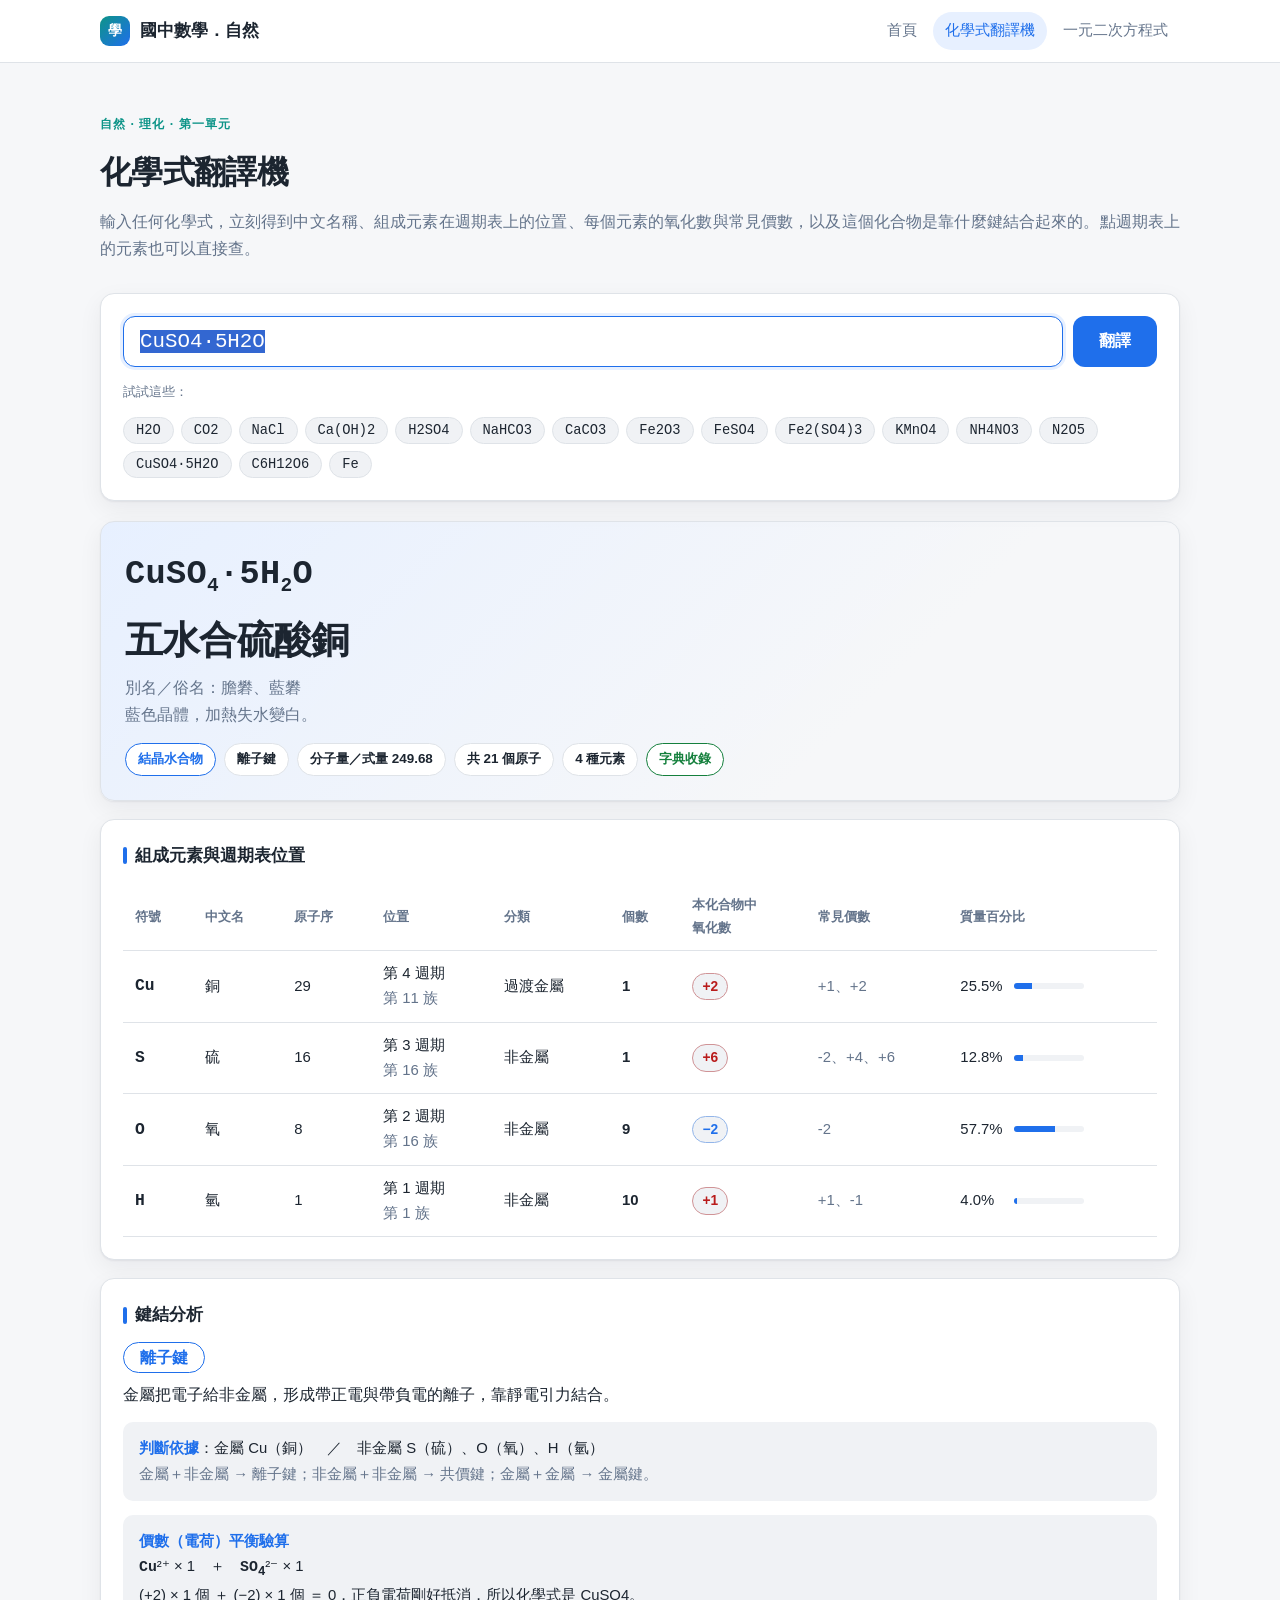
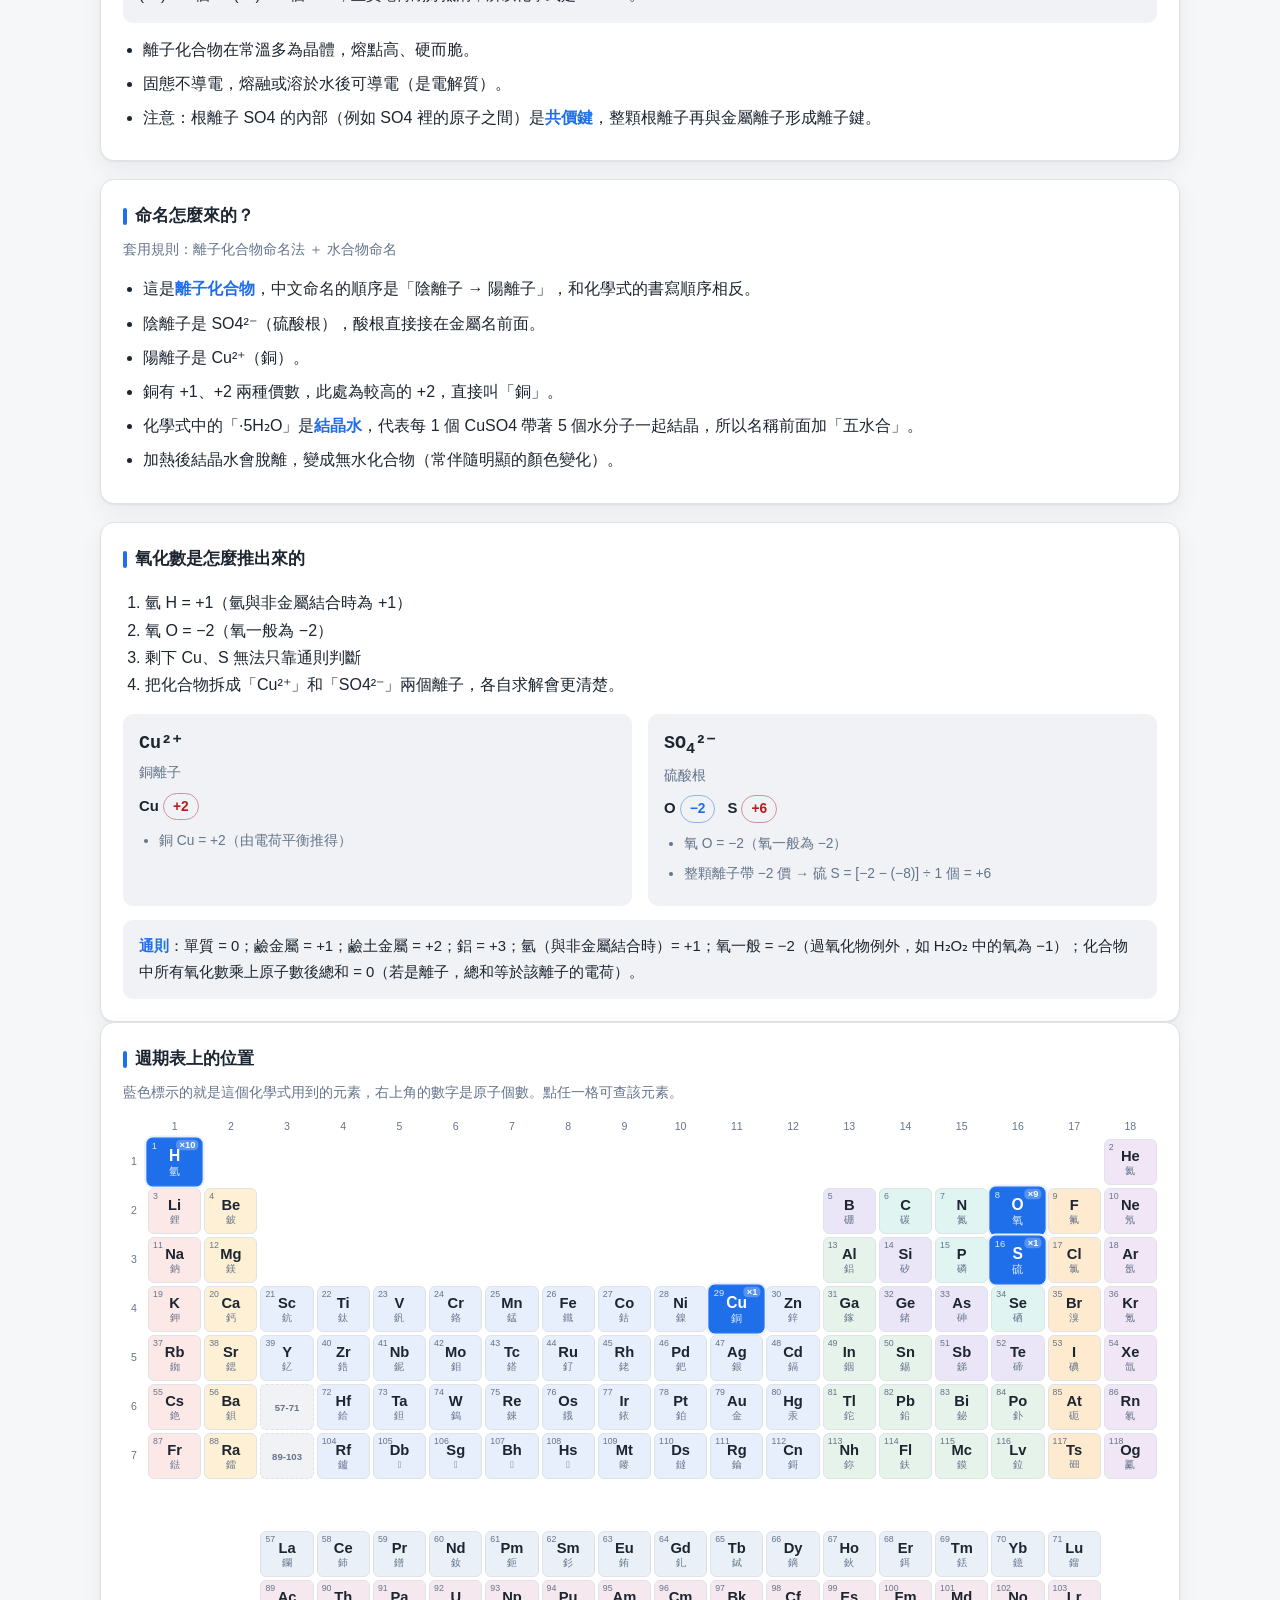
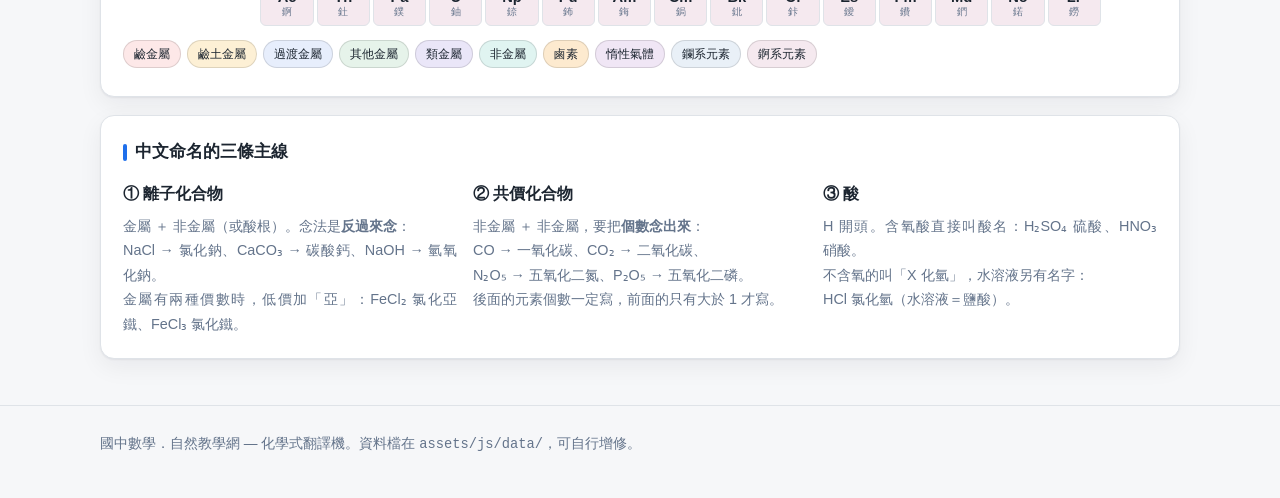
==== commit c3ea942a: "CSS 與 JS 連結加上版本號，避免學生看到快取的舊版 GitHub Pages 對靜態檔設 cache-control: max-age=600，加上瀏覽器自己的 快取，改完樣式推上去之後回訪的人" ====
--- a/subjects/chemistry/formula.html
+++ b/subjects/chemistry/formula.html
@@ -4,7 +4,7 @@
 <meta charset="utf-8">
 <meta name="viewport" content="width=device-width, initial-scale=1">
 <title>化學式翻譯機 — 國中數學．自然教學網</title>
-<link rel="stylesheet" href="../../assets/css/app.css">
+<link rel="stylesheet" href="../../assets/css/app.css?v=20260910">
 </head>
 <body>
 
@@ -99,12 +99,12 @@
   <div class="wrap">國中數學．自然教學網 — 化學式翻譯機。資料檔在 <code>assets/js/data/</code>，可自行增修。</div>
 </footer>
 
-<script src="../../assets/js/data/elements.js"></script>
-<script src="../../assets/js/data/ions.js"></script>
-<script src="../../assets/js/data/compounds.js"></script>
-<script src="../../assets/js/chem/parser.js"></script>
-<script src="../../assets/js/chem/namer.js"></script>
-<script src="../../assets/js/ui/periodic.js"></script>
-<script src="../../assets/js/pages/formula.js"></script>
+<script src="../../assets/js/data/elements.js?v=20260910"></script>
+<script src="../../assets/js/data/ions.js?v=20260910"></script>
+<script src="../../assets/js/data/compounds.js?v=20260910"></script>
+<script src="../../assets/js/chem/parser.js?v=20260910"></script>
+<script src="../../assets/js/chem/namer.js?v=20260910"></script>
+<script src="../../assets/js/ui/periodic.js?v=20260910"></script>
+<script src="../../assets/js/pages/formula.js?v=20260910"></script>
 </body>
 </html>
--- a/assets/css/app.css
+++ b/assets/css/app.css
@@ -83,11 +83,20 @@
 /* ---------- 標題區 ---------- */
 .hero { padding: 46px 0 30px; }
 .hero h1 { font-size: 2rem; margin: 0 0 8px; letter-spacing: -.02em; }
-.hero p { margin: 0; color: var(--muted); font-size: 1.02rem; max-width: 62ch; }
+.hero p { margin: 0; color: var(--muted); font-size: 1.02rem; }
+
+/* 標題區底下的延伸閱讀 */
+.hero-link {
+  margin: 16px 0 0; font-size: .92rem; color: var(--muted);
+  padding-left: 13px; border-left: 3px solid var(--border);
+}
+.hero-link a { font-weight: 700; }
+.hero-link .ext { font-size: .82em; margin-left: 3px; }
 
 /* 中文長段落：左右對齊，斷行時避開行首標點，最後一行不要只剩一兩個字。
    （行末是 <br> 的那行不會被拉開，所以有手動換行的區塊也安全） */
 .hero p,
+.hero-link,
 .card > p,
 .card-sub,
 .grid p,
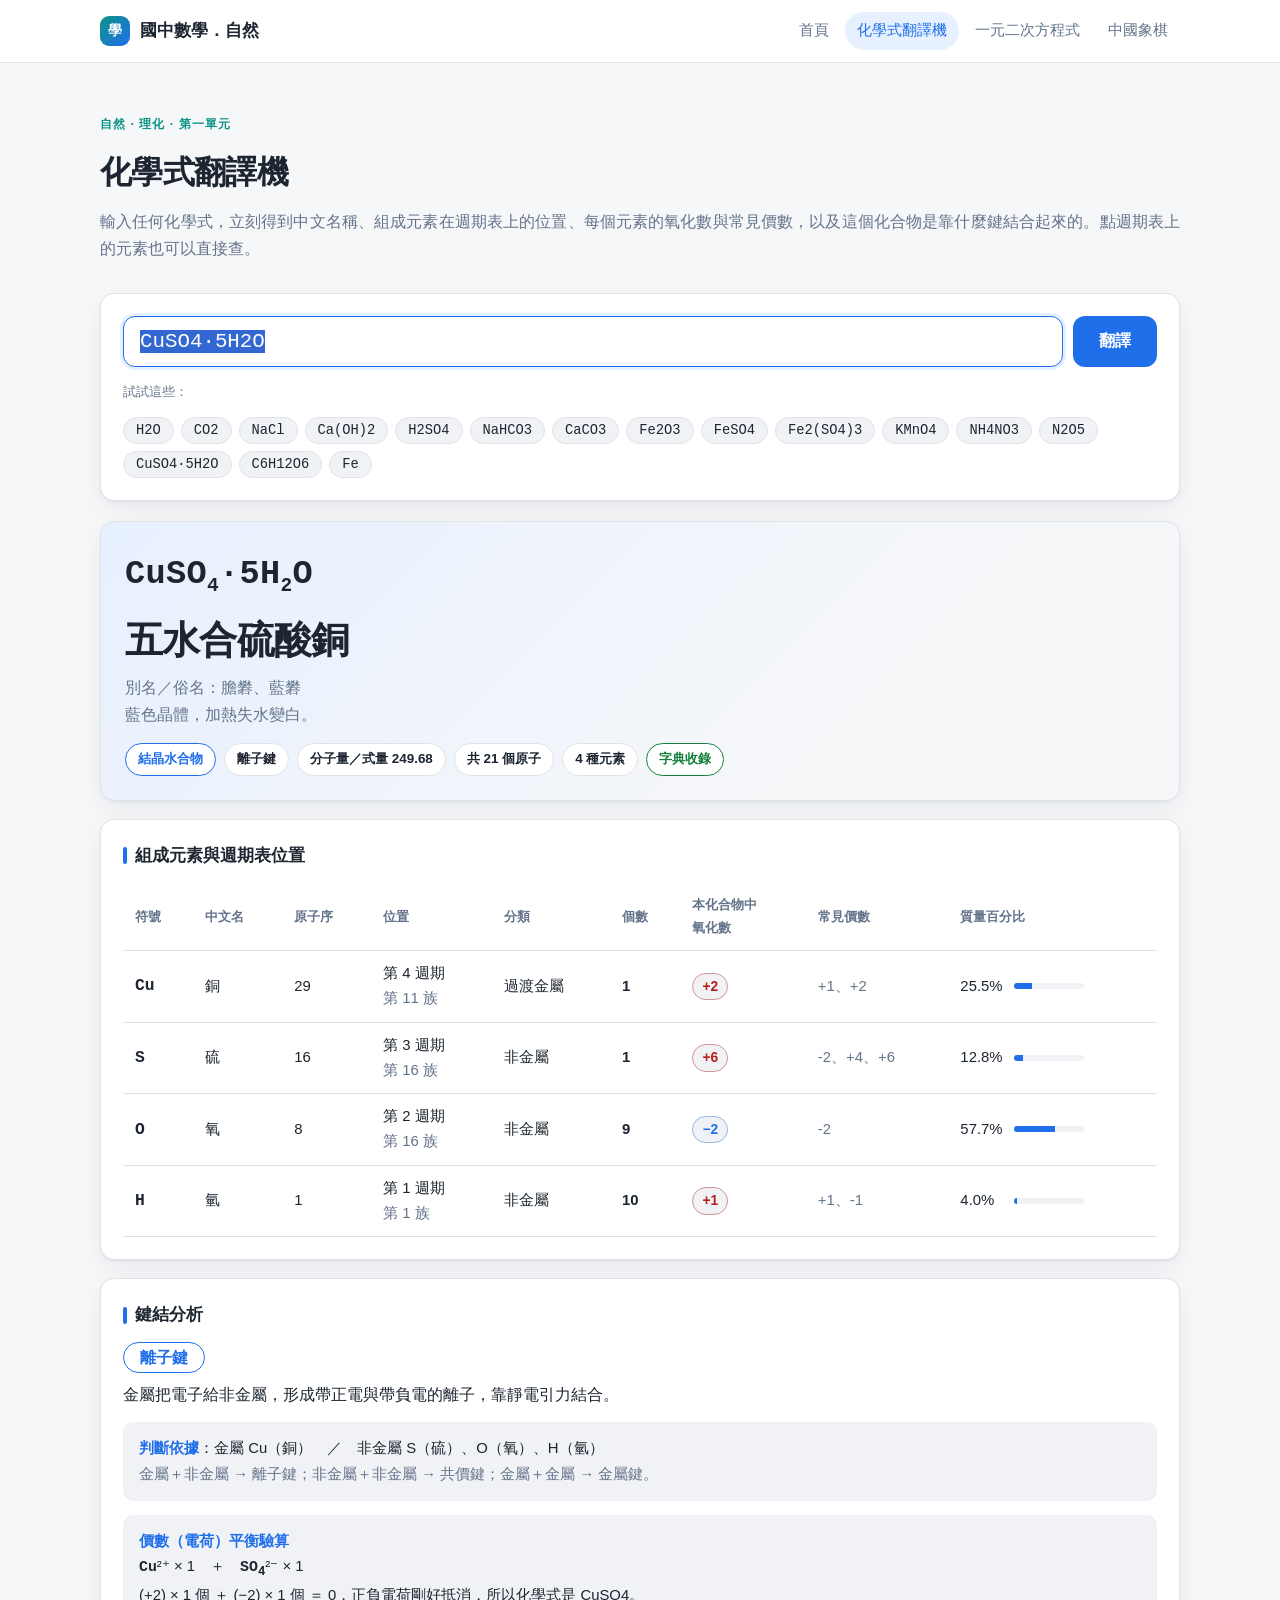
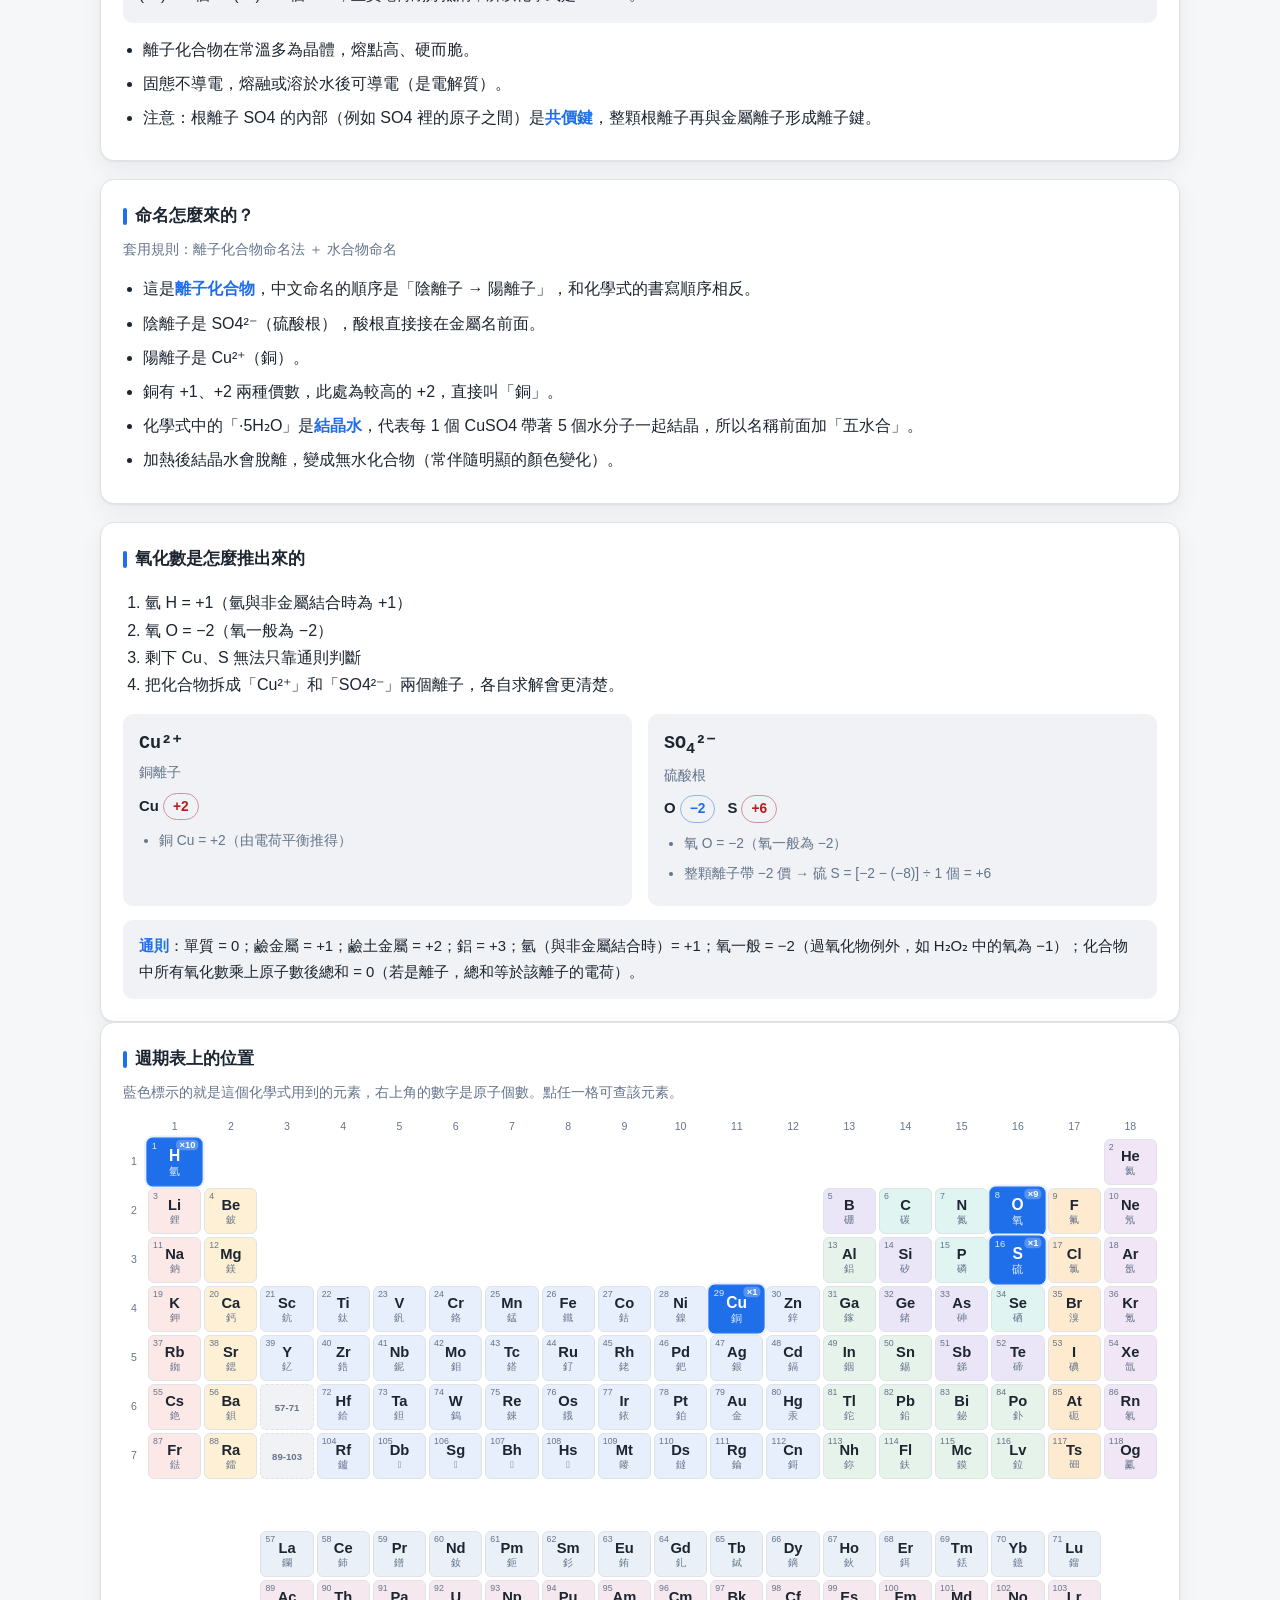
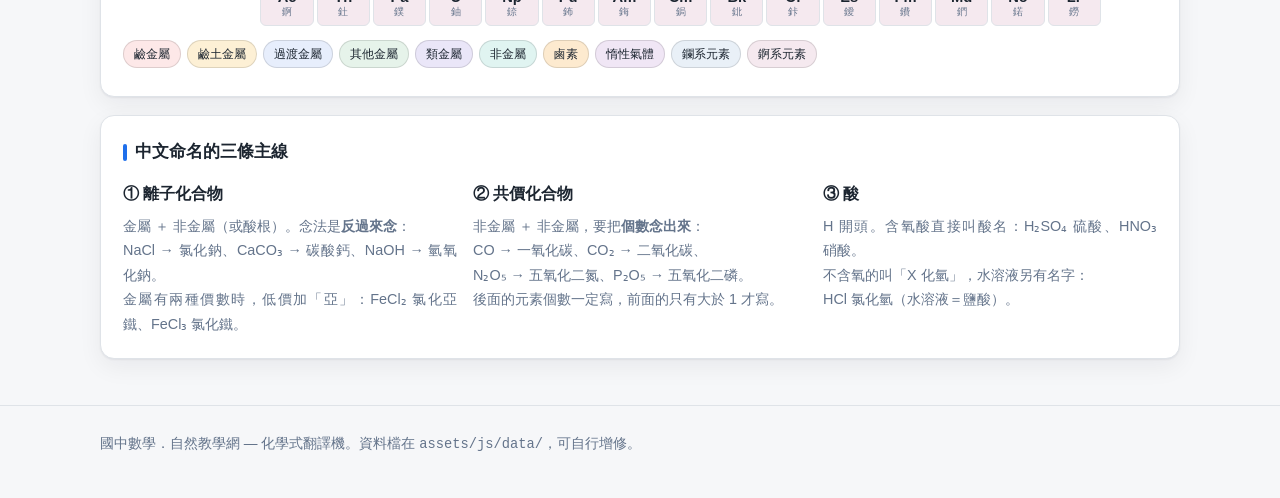
==== commit 84a88246: "新增中國象棋單元：從認識棋子到打譜對戰 五個分頁依學習順序排：認識棋子、學會記譜、殺法練習、打譜猜棋、 跟電腦對戰。規則、記譜、AI 與教材資料分開放，增添內容只要改 assets/js/data/ " ====
--- a/subjects/chemistry/formula.html
+++ b/subjects/chemistry/formula.html
@@ -4,7 +4,7 @@
 <meta charset="utf-8">
 <meta name="viewport" content="width=device-width, initial-scale=1">
 <title>化學式翻譯機 — 國中數學．自然教學網</title>
-<link rel="stylesheet" href="../../assets/css/app.css?v=20260910">
+<link rel="stylesheet" href="../../assets/css/app.css?v=20260917">
 </head>
 <body>
 
@@ -15,6 +15,7 @@
       <a href="../../index.html">首頁</a>
       <a href="formula.html" class="active">化學式翻譯機</a>
       <a href="../math/quadratic.html">一元二次方程式</a>
+      <a href="../games/xiangqi.html">中國象棋</a>
     </nav>
   </div>
 </header>
@@ -99,12 +100,12 @@
   <div class="wrap">國中數學．自然教學網 — 化學式翻譯機。資料檔在 <code>assets/js/data/</code>，可自行增修。</div>
 </footer>
 
-<script src="../../assets/js/data/elements.js?v=20260910"></script>
-<script src="../../assets/js/data/ions.js?v=20260910"></script>
-<script src="../../assets/js/data/compounds.js?v=20260910"></script>
-<script src="../../assets/js/chem/parser.js?v=20260910"></script>
-<script src="../../assets/js/chem/namer.js?v=20260910"></script>
-<script src="../../assets/js/ui/periodic.js?v=20260910"></script>
-<script src="../../assets/js/pages/formula.js?v=20260910"></script>
+<script src="../../assets/js/data/elements.js?v=20260917"></script>
+<script src="../../assets/js/data/ions.js?v=20260917"></script>
+<script src="../../assets/js/data/compounds.js?v=20260917"></script>
+<script src="../../assets/js/chem/parser.js?v=20260917"></script>
+<script src="../../assets/js/chem/namer.js?v=20260917"></script>
+<script src="../../assets/js/ui/periodic.js?v=20260917"></script>
+<script src="../../assets/js/pages/formula.js?v=20260917"></script>
 </body>
 </html>
--- a/assets/css/app.css
+++ b/assets/css/app.css
@@ -142,6 +142,7 @@
 }
 .tag-sci { background: rgba(13,148,136,.14); color: var(--sci); }
 .tag-math { background: rgba(124,58,237,.14); color: var(--math); }
+.tag-game { background: rgba(180,83,9,.16); color: var(--warn); }
 .unit h3 { margin: 0 0 6px; font-size: 1.08rem; }
 .unit p { margin: 0; color: var(--muted); font-size: .9rem; }
 .unit.soon { opacity: .62; pointer-events: none; }
@@ -418,3 +419,153 @@
   .coef-row .lbl { font-size: 1.1rem; }
   .eq-echo { font-size: 1.15rem; }
 }
+
+/* =============================================================
+   象棋單元
+   ============================================================= */
+
+/* ---------- 分頁 ---------- */
+.tabs { display: flex; gap: 6px; flex-wrap: wrap; margin: 4px 0 18px; }
+.tab {
+  padding: 9px 15px; border-radius: 999px; border: 1px solid var(--border);
+  background: var(--surface); color: var(--muted); font-weight: 600;
+  font-size: .93rem; cursor: pointer; font-family: inherit;
+}
+.tab:hover { color: var(--text); }
+.tab.is-on { background: var(--accent); border-color: var(--accent); color: #fff; }
+.panel { display: none; }
+.panel.is-on { display: block; }
+
+.xq-split { display: grid; grid-template-columns: minmax(290px, 420px) 1fr; gap: 18px; align-items: start; }
+@media (max-width: 860px) { .xq-split { grid-template-columns: 1fr; } }
+
+/* ---------- 棋盤 ----------
+   棋盤的顏色一律寫死，不跟著深色模式走：木色底配細線是象棋幾百年的樣子，
+   換成深色底之後棋子的紅黑就分不出來了。（跟拋物線圖固定白底是同樣的考量） */
+.xq-mount { max-width: 420px; margin: 0 auto; }
+.xq-board { position: relative; container-type: inline-size; }
+.xq-lines { display: block; width: 100%; height: auto; }
+.xq-felt { fill: #f2dcae; stroke: #cba96a; stroke-width: 3; }
+.xq-line { stroke: #8a6a3b; stroke-width: 3; fill: none; stroke-linecap: round; }
+.xq-star { stroke: #8a6a3b; stroke-width: 3; fill: none; stroke-linecap: round; opacity: .8; }
+.xq-river {
+  fill: #9a7440; font-size: 52px; font-weight: 600; letter-spacing: 12px;
+  text-anchor: middle; font-family: inherit;
+}
+.xq-file { font-size: 34px; font-weight: 700; text-anchor: middle; font-family: inherit; }
+.xq-file-r { fill: #b42318; }
+.xq-file-b { fill: #3a4654; }
+
+.xq-layer { position: absolute; inset: 0; }
+.xq-piece, .xq-dot, .xq-trace, .xq-mark {
+  position: absolute; transform: translate(-50%, -50%); padding: 0;
+}
+.xq-piece {
+  width: 34px; height: 34px; font-size: 1.05rem;             /* 舊瀏覽器的退路 */
+  width: 10.6cqw; height: 10.6cqw; font-size: 6.1cqw;
+  border-radius: 50%; background: #fdf3de; border: 1.5px solid #b98f52;
+  box-shadow: 0 1px 2px rgba(60, 40, 10, .35);
+  font-weight: 700; line-height: 1; font-family: inherit;
+  display: grid; place-items: center; cursor: default;
+}
+.xq-red { color: #b42318; }
+.xq-black { color: #22303f; border-color: #6b7684; }
+.xq-piece.is-sel { box-shadow: 0 0 0 3px #1f6feb, 0 1px 3px rgba(0,0,0,.3); }
+.xq-piece.is-target { box-shadow: 0 0 0 3px #d92b2b; cursor: pointer; }
+.xq-piece.is-check { box-shadow: 0 0 0 3px #d92b2b, 0 0 14px rgba(217,43,43,.7); }
+.xq-dot {
+  width: 14px; height: 14px;
+  width: 4.2cqw; height: 4.2cqw;
+  border: none; border-radius: 50%; background: rgba(21, 128, 61, .62); cursor: pointer;
+}
+.xq-dot:hover { background: rgba(21, 128, 61, .9); }
+.xq-trace {
+  width: 34px; height: 34px;
+  width: 10.6cqw; height: 10.6cqw;
+  border: 2px dashed rgba(31, 111, 235, .75); border-radius: 50%; pointer-events: none;
+}
+.xq-mark {
+  width: 30px; height: 30px;
+  width: 9.4cqw; height: 9.4cqw;
+  border: 2.5px solid #7c3aed; border-radius: 9px; pointer-events: none;
+}
+
+/* ---------- 版面小元件 ---------- */
+.btn-sm { padding: 8px 14px; font-size: .9rem; border-radius: 10px; }
+.chip.is-on { background: var(--accent); border-color: var(--accent); color: #fff; }
+.xq-group { display: block; width: 100%; font-size: .8rem; font-weight: 700; color: var(--muted); margin: 8px 0 0; }
+.xq-cap { font-size: .84rem; color: var(--muted); margin: 10px 2px 0; text-align: center; }
+.xq-p { margin: 0 0 10px; font-size: .94rem; text-align: justify; line-break: strict; }
+.grid .xq-p { color: var(--muted); }
+.xq-h3 { font-size: .98rem; margin: 0 0 6px; }
+.xq-motto { font-size: 1.05rem; font-weight: 700; color: var(--accent); margin: -4px 0 10px; }
+.xq-count { margin-top: 12px; font-size: .88rem; color: var(--muted); }
+.xq-count code, .xq-note code, .xq-status code, .xq-quiz-msg code {
+  font-family: "SF Mono", ui-monospace, Menlo, Consolas, monospace;
+  background: var(--surface-2); padding: 1px 6px; border-radius: 6px; font-size: .92em;
+}
+.xq-status {
+  margin-top: 12px; font-size: .95rem; background: var(--surface-2);
+  border-radius: 10px; padding: 10px 14px;
+}
+.xq-note { font-size: .92rem; margin-top: 10px; }
+.xq-err { color: var(--danger); font-size: .9rem; margin-top: 8px; }
+.xq-btns { display: flex; gap: 8px; flex-wrap: wrap; margin-top: 12px; }
+.xq-btns-center { justify-content: center; }
+.xq-muted { color: var(--muted); }
+.good { color: var(--ok); font-weight: 700; }
+.bad { color: var(--danger); font-weight: 700; }
+.xq-badge-row { display: flex; gap: 8px; margin: -6px 0 12px; }
+.xq-intro { margin-top: 12px; font-size: .93rem; text-align: justify; }
+.xq-empty { color: var(--muted); font-size: .9rem; }
+
+/* 記譜公式 */
+.xq-formula { font-size: 2rem; font-weight: 800; text-align: center; letter-spacing: .28em; margin: 2px 0 16px; }
+.xq-formula .f1, .xq-formula-key b.f1 { color: var(--accent); }
+.xq-formula .f2, .xq-formula-key b.f2 { color: var(--sci); }
+.xq-formula .f3, .xq-formula-key b.f3 { color: var(--math); }
+.xq-formula .f4, .xq-formula-key b.f4 { color: var(--warn); }
+.xq-formula-key li { margin-bottom: 9px; }
+.xq-quiz-q { font-size: 1rem; margin-bottom: 6px; }
+.xq-quiz-q b { color: var(--accent); font-size: 1.2rem; letter-spacing: .1em; }
+.xq-quiz-msg { font-size: .92rem; color: var(--muted); min-height: 1.7em; }
+
+/* 走法清單 */
+.xq-movelist { max-height: 230px; overflow: auto; }
+.xq-movelist-tall { max-height: 320px; }
+table.xq-mv { width: 100%; border-collapse: collapse; font-size: .93rem; }
+table.xq-mv th {
+  width: 34px; color: var(--muted); font-weight: 600; font-size: .8rem;
+  text-align: right; padding: 3px 8px 3px 0;
+}
+table.xq-mv td { padding: 2px 4px; width: 44%; }
+.mv { display: inline-block; padding: 2px 9px; border-radius: 7px; letter-spacing: .04em; }
+.mv.is-click { cursor: pointer; }
+.mv.is-click:hover { background: var(--surface-2); }
+.mv.is-cur { background: var(--accent); color: #fff; }
+
+/* 對戰 */
+.xq-opts { display: flex; gap: 18px; flex-wrap: wrap; align-items: center; font-size: .92rem; }
+.xq-opts label { display: flex; gap: 8px; align-items: center; color: var(--muted); font-weight: 600; }
+.xq-opts select {
+  font-family: inherit; font-size: .92rem; padding: 7px 10px; border-radius: 9px;
+  border: 1px solid var(--border); background: var(--surface); color: var(--text);
+}
+.xq-taken { display: flex; flex-wrap: wrap; gap: 5px; }
+.xq-chip-piece {
+  width: 28px; height: 28px; border-radius: 50%; display: grid; place-items: center;
+  background: #fdf3de; border: 1px solid #b98f52; font-weight: 700; font-size: .85rem;
+}
+.xq-check { display: flex; gap: 8px; align-items: center; justify-content: center;
+  font-size: .9rem; color: var(--muted); margin-top: 12px; }
+.xq-textarea {
+  width: 100%; font-size: .95rem; padding: 11px 13px; border-radius: 11px;
+  border: 1.5px solid var(--border); background: var(--surface); color: var(--text);
+  font-family: inherit; resize: vertical;
+}
+.xq-textarea:focus { outline: none; border-color: var(--accent); box-shadow: 0 0 0 3px var(--accent-soft); }
+
+@media (max-width: 640px) {
+  .tab { padding: 7px 12px; font-size: .87rem; }
+  .xq-formula { font-size: 1.6rem; }
+}
